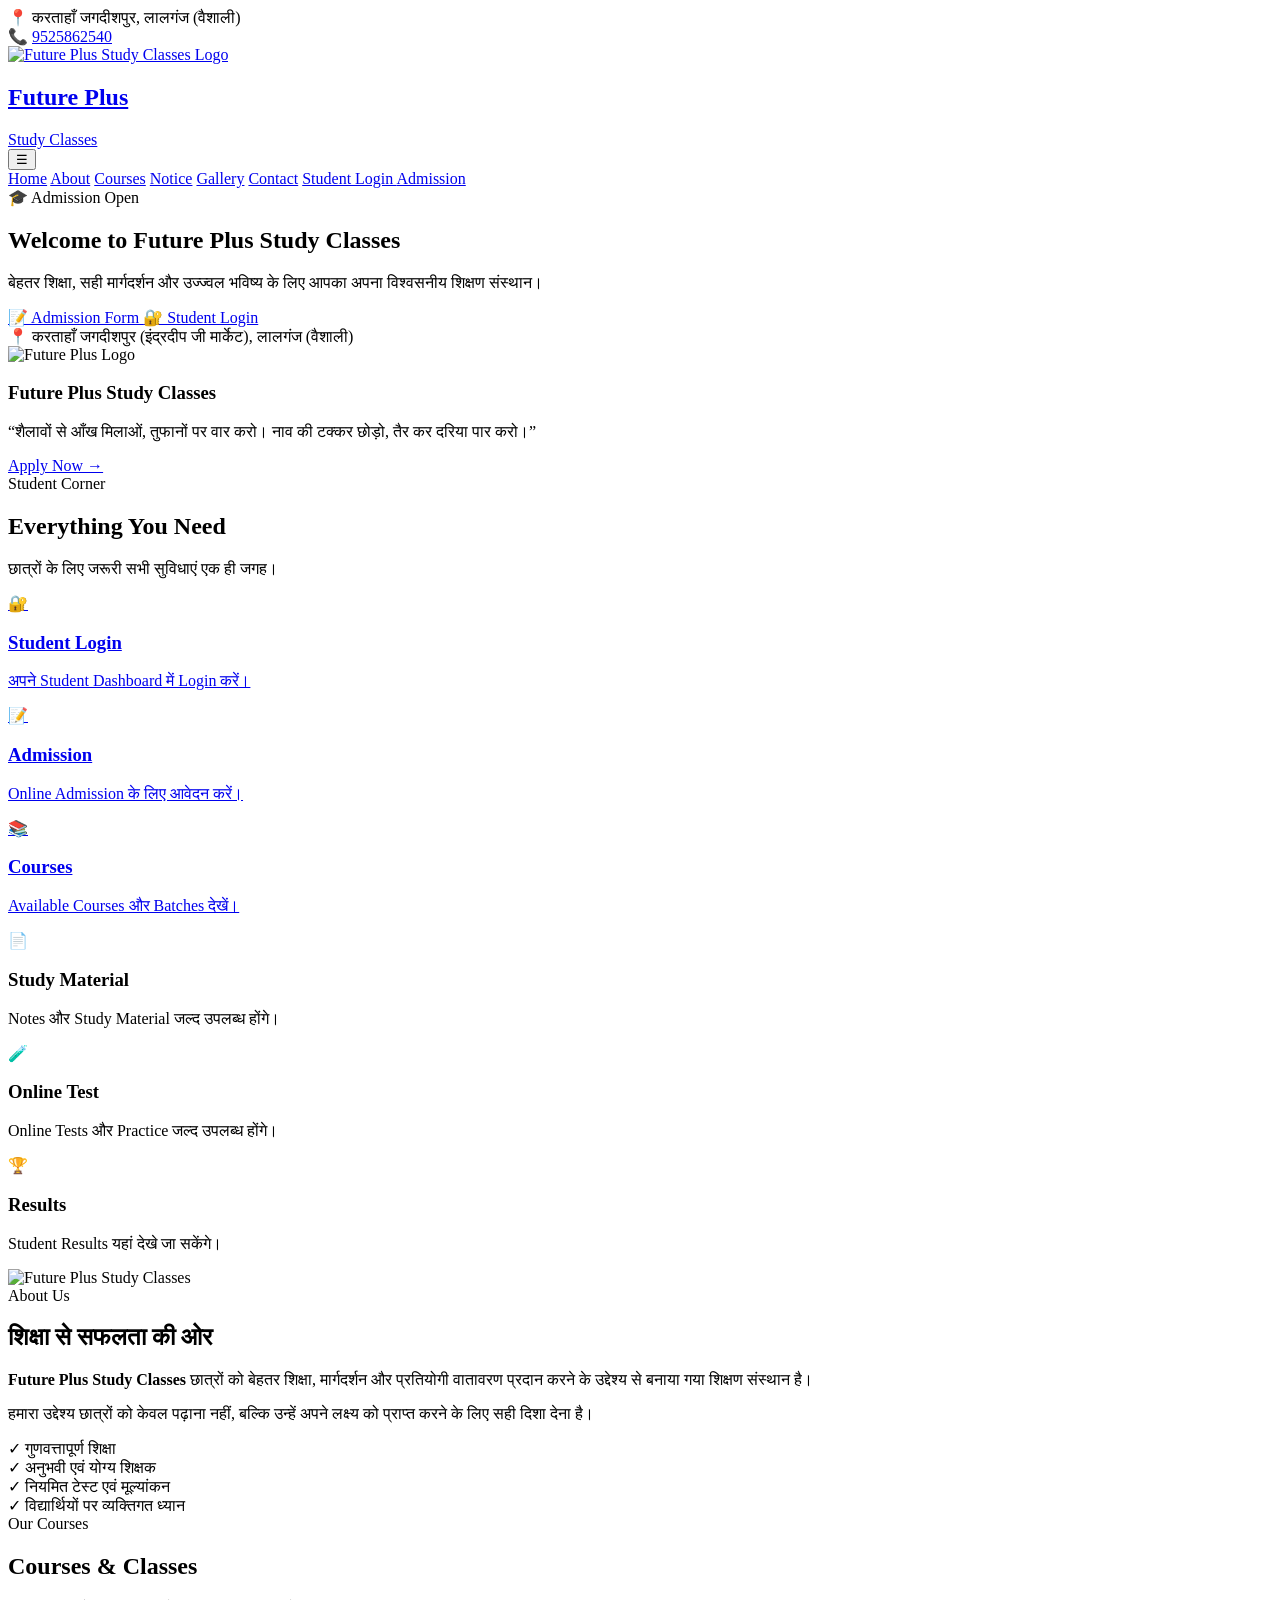
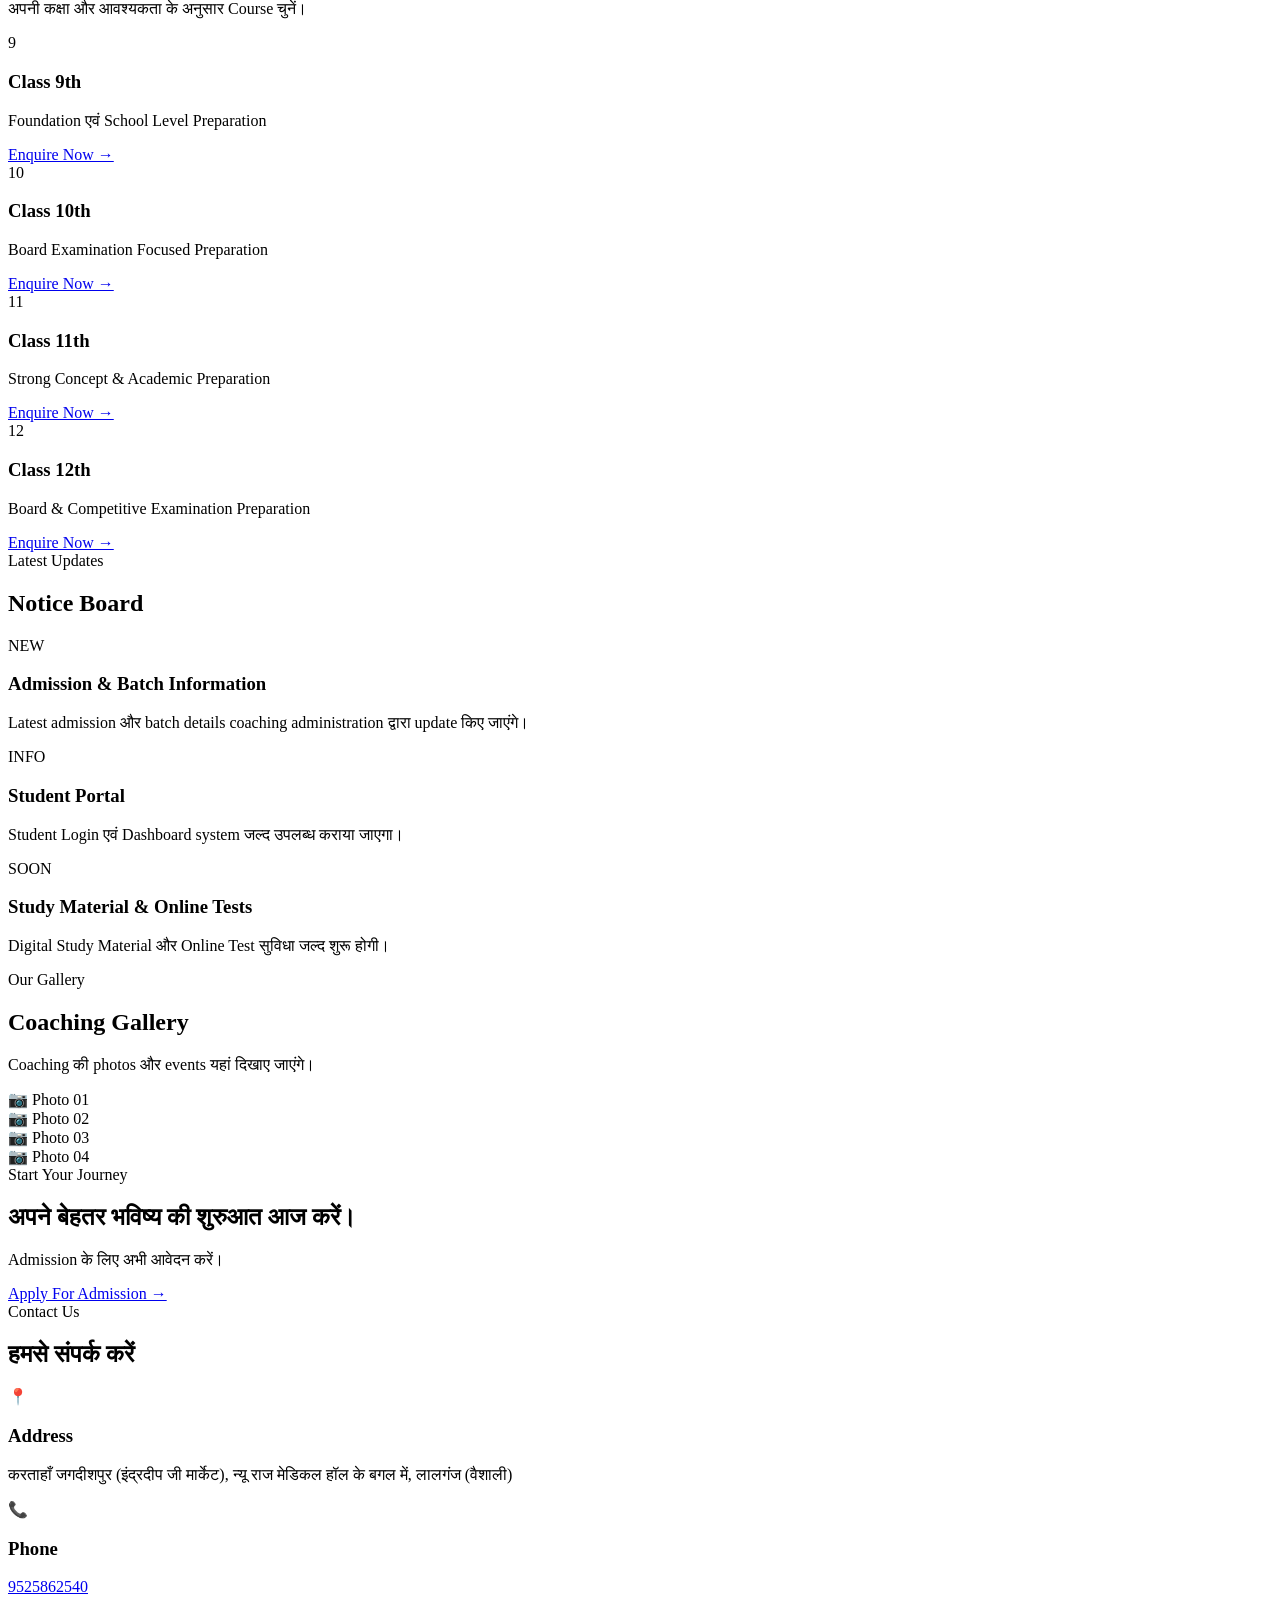
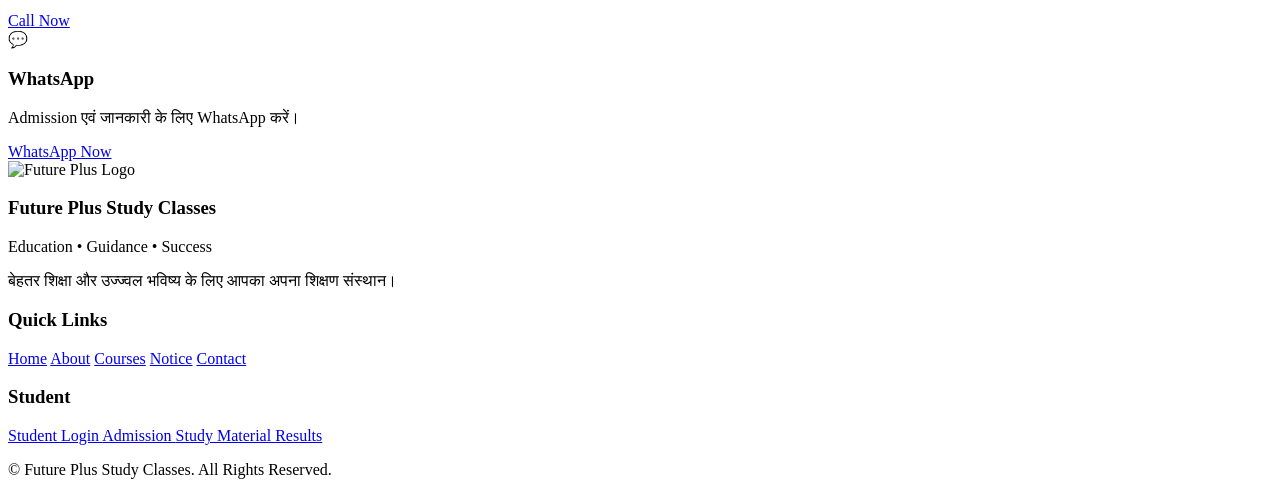
==== index.html @ 1384b172 "Add files via upload" ====
<!DOCTYPE html>
<html lang="hi">
<head>
    <meta charset="UTF-8">
    <meta name="viewport" content="width=device-width, initial-scale=1.0">

    <meta name="theme-color" content="#0f172a">
    <meta name="description" content="Future Plus Study Classes - Quality Education and Better Future">

    <title>Future Plus Study Classes</title>

    <link rel="manifest" href="manifest.json">
    <link rel="stylesheet" href="assets/css/style.css">
</head>

<body>

<!-- ================= TOP BAR ================= -->

<div class="top-bar">
    <div class="container top-content">

        <div>
            📍 करताहाँ जगदीशपुर, लालगंज (वैशाली)
        </div>

        <div>
            📞 <a href="tel:9525862540">9525862540</a>
        </div>

    </div>
</div>


<!-- ================= NAVBAR ================= -->

<header class="navbar">

    <div class="container nav-wrapper">

        <a href="index.html" class="brand">

            <img src="assets/images/logo.jpg"
                 alt="Future Plus Study Classes Logo">

            <div class="brand-text">
                <h2>Future Plus</h2>
                <span>Study Classes</span>
            </div>

        </a>


        <button class="menu-btn" id="menuBtn">
            ☰
        </button>


        <nav id="mainNav">

            <a href="#home">Home</a>
            <a href="#about">About</a>
            <a href="#courses">Courses</a>
            <a href="#notices">Notice</a>
            <a href="#gallery">Gallery</a>
            <a href="#contact">Contact</a>

            <a href="login.html" class="nav-login">
                Student Login
            </a>

            <a href="admission.html" class="nav-admission">
                Admission
            </a>

        </nav>

    </div>

</header>


<!-- ================= HERO ================= -->

<section class="hero" id="home">

    <div class="container hero-grid">

        <div class="hero-content">

            <span class="hero-badge">
                🎓 Admission Open
            </span>

            <h1>
                Welcome to
                <span>Future Plus</span>
                Study Classes
            </h1>

            <p class="hero-description">
                बेहतर शिक्षा, सही मार्गदर्शन और उज्ज्वल भविष्य
                के लिए आपका अपना विश्वसनीय शिक्षण संस्थान।
            </p>

            <div class="hero-buttons">

                <a href="admission.html" class="btn btn-primary">
                    📝 Admission Form
                </a>

                <a href="login.html" class="btn btn-outline">
                    🔐 Student Login
                </a>

            </div>

            <div class="hero-location">
                📍 करताहाँ जगदीशपुर (इंद्रदीप जी मार्केट),
                लालगंज (वैशाली)
            </div>

        </div>


        <div class="hero-card">

            <div class="hero-logo">
                <img src="assets/images/logo.jpg"
                     alt="Future Plus Logo">
            </div>

            <h3>Future Plus Study Classes</h3>

            <p>
                “शैलावों से आँख मिलाओं,
                तुफानों पर वार करो।
                नाव की टक्कर छोड़ो,
                तैर कर दरिया पार करो।”
            </p>

            <a href="admission.html" class="small-btn">
                Apply Now →
            </a>

        </div>

    </div>

</section>


<!-- ================= QUICK SERVICES ================= -->

<section class="quick-section">

    <div class="container">

        <div class="section-heading">
            <span>Student Corner</span>
            <h2>Everything You Need</h2>
            <p>
                छात्रों के लिए जरूरी सभी सुविधाएं एक ही जगह।
            </p>
        </div>


        <div class="quick-grid">

            <a href="login.html" class="quick-card">
                <div class="quick-icon">🔐</div>
                <h3>Student Login</h3>
                <p>अपने Student Dashboard में Login करें।</p>
            </a>


            <a href="admission.html" class="quick-card">
                <div class="quick-icon">📝</div>
                <h3>Admission</h3>
                <p>Online Admission के लिए आवेदन करें।</p>
            </a>


            <a href="#courses" class="quick-card">
                <div class="quick-icon">📚</div>
                <h3>Courses</h3>
                <p>Available Courses और Batches देखें।</p>
            </a>


            <div class="quick-card">
                <div class="quick-icon">📄</div>
                <h3>Study Material</h3>
                <p>Notes और Study Material जल्द उपलब्ध होंगे।</p>
            </div>


            <div class="quick-card">
                <div class="quick-icon">🧪</div>
                <h3>Online Test</h3>
                <p>Online Tests और Practice जल्द उपलब्ध होंगे।</p>
            </div>


            <div class="quick-card">
                <div class="quick-icon">🏆</div>
                <h3>Results</h3>
                <p>Student Results यहां देखे जा सकेंगे।</p>
            </div>

        </div>

    </div>

</section>


<!-- ================= ABOUT ================= -->

<section class="about-section" id="about">

    <div class="container about-grid">

        <div class="about-image">

            <img src="assets/images/logo.jpg"
                 alt="Future Plus Study Classes">

        </div>


        <div class="about-content">

            <span class="section-label">
                About Us
            </span>

            <h2>
                शिक्षा से सफलता की ओर
            </h2>

            <p>
                <strong>Future Plus Study Classes</strong>
                छात्रों को बेहतर शिक्षा, मार्गदर्शन और
                प्रतियोगी वातावरण प्रदान करने के उद्देश्य
                से बनाया गया शिक्षण संस्थान है।
            </p>

            <p>
                हमारा उद्देश्य छात्रों को केवल पढ़ाना नहीं,
                बल्कि उन्हें अपने लक्ष्य को प्राप्त करने
                के लिए सही दिशा देना है।
            </p>


            <div class="about-points">

                <div>
                    ✓ गुणवत्तापूर्ण शिक्षा
                </div>

                <div>
                    ✓ अनुभवी एवं योग्य शिक्षक
                </div>

                <div>
                    ✓ नियमित टेस्ट एवं मूल्यांकन
                </div>

                <div>
                    ✓ विद्यार्थियों पर व्यक्तिगत ध्यान
                </div>

            </div>

        </div>

    </div>

</section>


<!-- ================= COURSES ================= -->

<section class="courses-section" id="courses">

    <div class="container">

        <div class="section-heading">

            <span>Our Courses</span>

            <h2>
                Courses & Classes
            </h2>

            <p>
                अपनी कक्षा और आवश्यकता के अनुसार Course चुनें।
            </p>

        </div>


        <div class="course-grid">

            <div class="course-card">

                <div class="course-icon">
                    9
                </div>

                <h3>Class 9th</h3>

                <p>
                    Foundation एवं School Level Preparation
                </p>

                <a href="admission.html">
                    Enquire Now →
                </a>

            </div>


            <div class="course-card">

                <div class="course-icon">
                    10
                </div>

                <h3>Class 10th</h3>

                <p>
                    Board Examination Focused Preparation
                </p>

                <a href="admission.html">
                    Enquire Now →
                </a>

            </div>


            <div class="course-card">

                <div class="course-icon">
                    11
                </div>

                <h3>Class 11th</h3>

                <p>
                    Strong Concept & Academic Preparation
                </p>

                <a href="admission.html">
                    Enquire Now →
                </a>

            </div>


            <div class="course-card">

                <div class="course-icon">
                    12
                </div>

                <h3>Class 12th</h3>

                <p>
                    Board & Competitive Examination Preparation
                </p>

                <a href="admission.html">
                    Enquire Now →
                </a>

            </div>

        </div>

    </div>

</section>


<!-- ================= NOTICE ================= -->

<section class="notice-section" id="notices">

    <div class="container">

        <div class="section-heading">

            <span>Latest Updates</span>

            <h2>
                Notice Board
            </h2>

        </div>


        <div class="notice-board">

            <div class="notice-item">

                <div class="notice-date">
                    NEW
                </div>

                <div>
                    <h3>Admission & Batch Information</h3>
                    <p>
                        Latest admission और batch details
                        coaching administration द्वारा update किए जाएंगे।
                    </p>
                </div>

            </div>


            <div class="notice-item">

                <div class="notice-date">
                    INFO
                </div>

                <div>
                    <h3>Student Portal</h3>
                    <p>
                        Student Login एवं Dashboard system
                        जल्द उपलब्ध कराया जाएगा।
                    </p>
                </div>

            </div>


            <div class="notice-item">

                <div class="notice-date">
                    SOON
                </div>

                <div>
                    <h3>Study Material & Online Tests</h3>
                    <p>
                        Digital Study Material और Online Test
                        सुविधा जल्द शुरू होगी।
                    </p>
                </div>

            </div>

        </div>

    </div>

</section>


<!-- ================= GALLERY ================= -->

<section class="gallery-section" id="gallery">

    <div class="container">

        <div class="section-heading">

            <span>Our Gallery</span>

            <h2>
                Coaching Gallery
            </h2>

            <p>
                Coaching की photos और events यहां दिखाए जाएंगे।
            </p>

        </div>


        <div class="gallery-grid">

            <div class="gallery-placeholder">
                📷
                <span>Photo 01</span>
            </div>

            <div class="gallery-placeholder">
                📷
                <span>Photo 02</span>
            </div>

            <div class="gallery-placeholder">
                📷
                <span>Photo 03</span>
            </div>

            <div class="gallery-placeholder">
                📷
                <span>Photo 04</span>
            </div>

        </div>

    </div>

</section>


<!-- ================= CTA ================= -->

<section class="cta-section">

    <div class="container cta-content">

        <div>

            <span>
                Start Your Journey
            </span>

            <h2>
                अपने बेहतर भविष्य की शुरुआत आज करें।
            </h2>

            <p>
                Admission के लिए अभी आवेदन करें।
            </p>

        </div>

        <a href="admission.html" class="btn btn-light">
            Apply For Admission →
        </a>

    </div>

</section>


<!-- ================= CONTACT ================= -->

<section class="contact-section" id="contact">

    <div class="container">

        <div class="section-heading">

            <span>Contact Us</span>

            <h2>
                हमसे संपर्क करें
            </h2>

        </div>


        <div class="contact-grid">

            <div class="contact-card">

                <div class="contact-icon">
                    📍
                </div>

                <h3>Address</h3>

                <p>
                    करताहाँ जगदीशपुर
                    (इंद्रदीप जी मार्केट),
                    न्यू राज मेडिकल हॉल के बगल में,
                    लालगंज (वैशाली)
                </p>

            </div>


            <div class="contact-card">

                <div class="contact-icon">
                    📞
                </div>

                <h3>Phone</h3>

                <p>
                    <a href="tel:9525862540">
                        9525862540
                    </a>
                </p>

                <a href="tel:9525862540"
                   class="contact-button">
                    Call Now
                </a>

            </div>


            <div class="contact-card">

                <div class="contact-icon">
                    💬
                </div>

                <h3>WhatsApp</h3>

                <p>
                    Admission एवं जानकारी के लिए
                    WhatsApp करें।
                </p>

                <a
                    href="https://wa.me/919525862540"
                    target="_blank"
                    class="contact-button">
                    WhatsApp Now
                </a>

            </div>

        </div>

    </div>

</section>


<!-- ================= FOOTER ================= -->

<footer>

    <div class="container footer-grid">

        <div>

            <div class="footer-brand">

                <img src="assets/images/logo.jpg"
                     alt="Future Plus Logo">

                <div>
                    <h3>Future Plus Study Classes</h3>
                    <p>Education • Guidance • Success</p>
                </div>

            </div>

            <p class="footer-description">
                बेहतर शिक्षा और उज्ज्वल भविष्य के लिए
                आपका अपना शिक्षण संस्थान।
            </p>

        </div>


        <div>

            <h3>Quick Links</h3>

            <a href="#home">Home</a>
            <a href="#about">About</a>
            <a href="#courses">Courses</a>
            <a href="#notices">Notice</a>
            <a href="#contact">Contact</a>

        </div>


        <div>

            <h3>Student</h3>

            <a href="login.html">
                Student Login
            </a>

            <a href="admission.html">
                Admission
            </a>

            <a href="#">
                Study Material
            </a>

            <a href="#">
                Results
            </a>

        </div>

    </div>


    <div class="footer-bottom">

        <p>
            © <span id="year"></span>
            Future Plus Study Classes.
            All Rights Reserved.
        </p>

    </div>

</footer>


<script src="assets/js/app.js"></script>

</body>
</html>
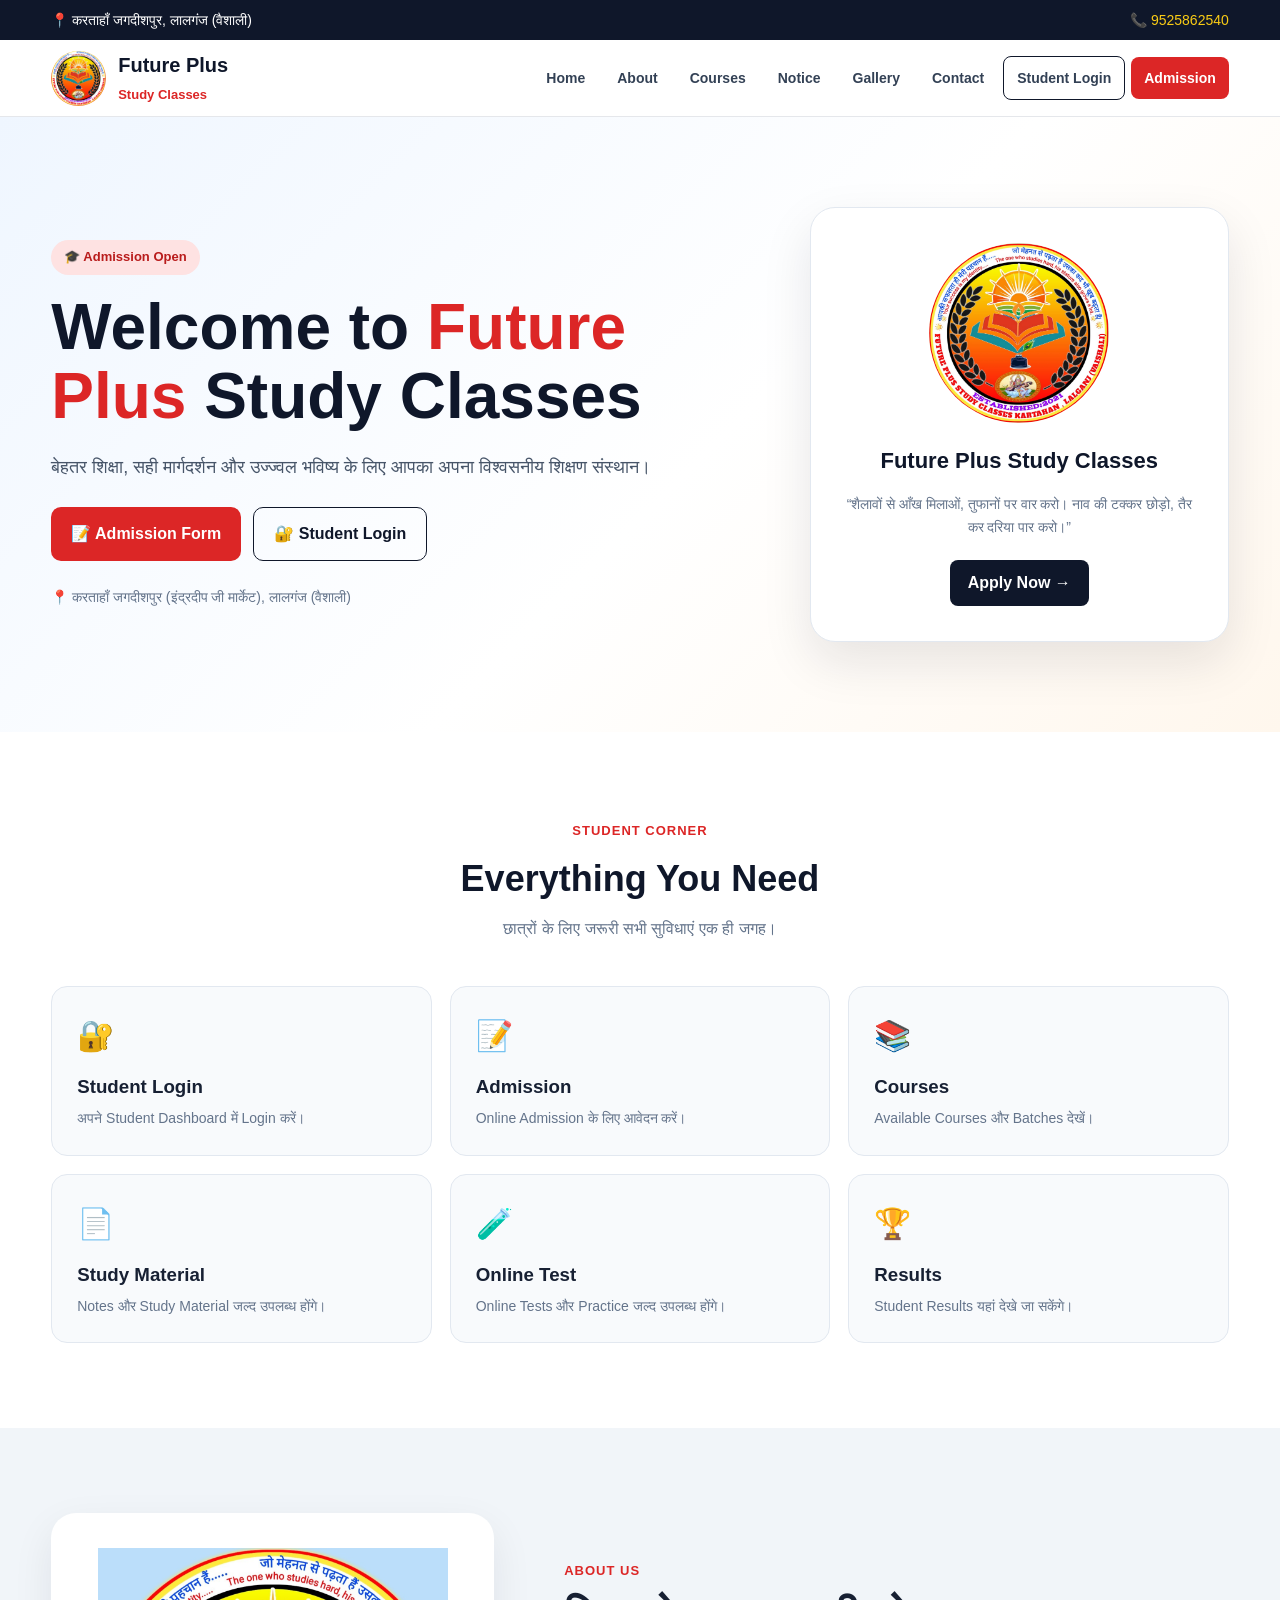
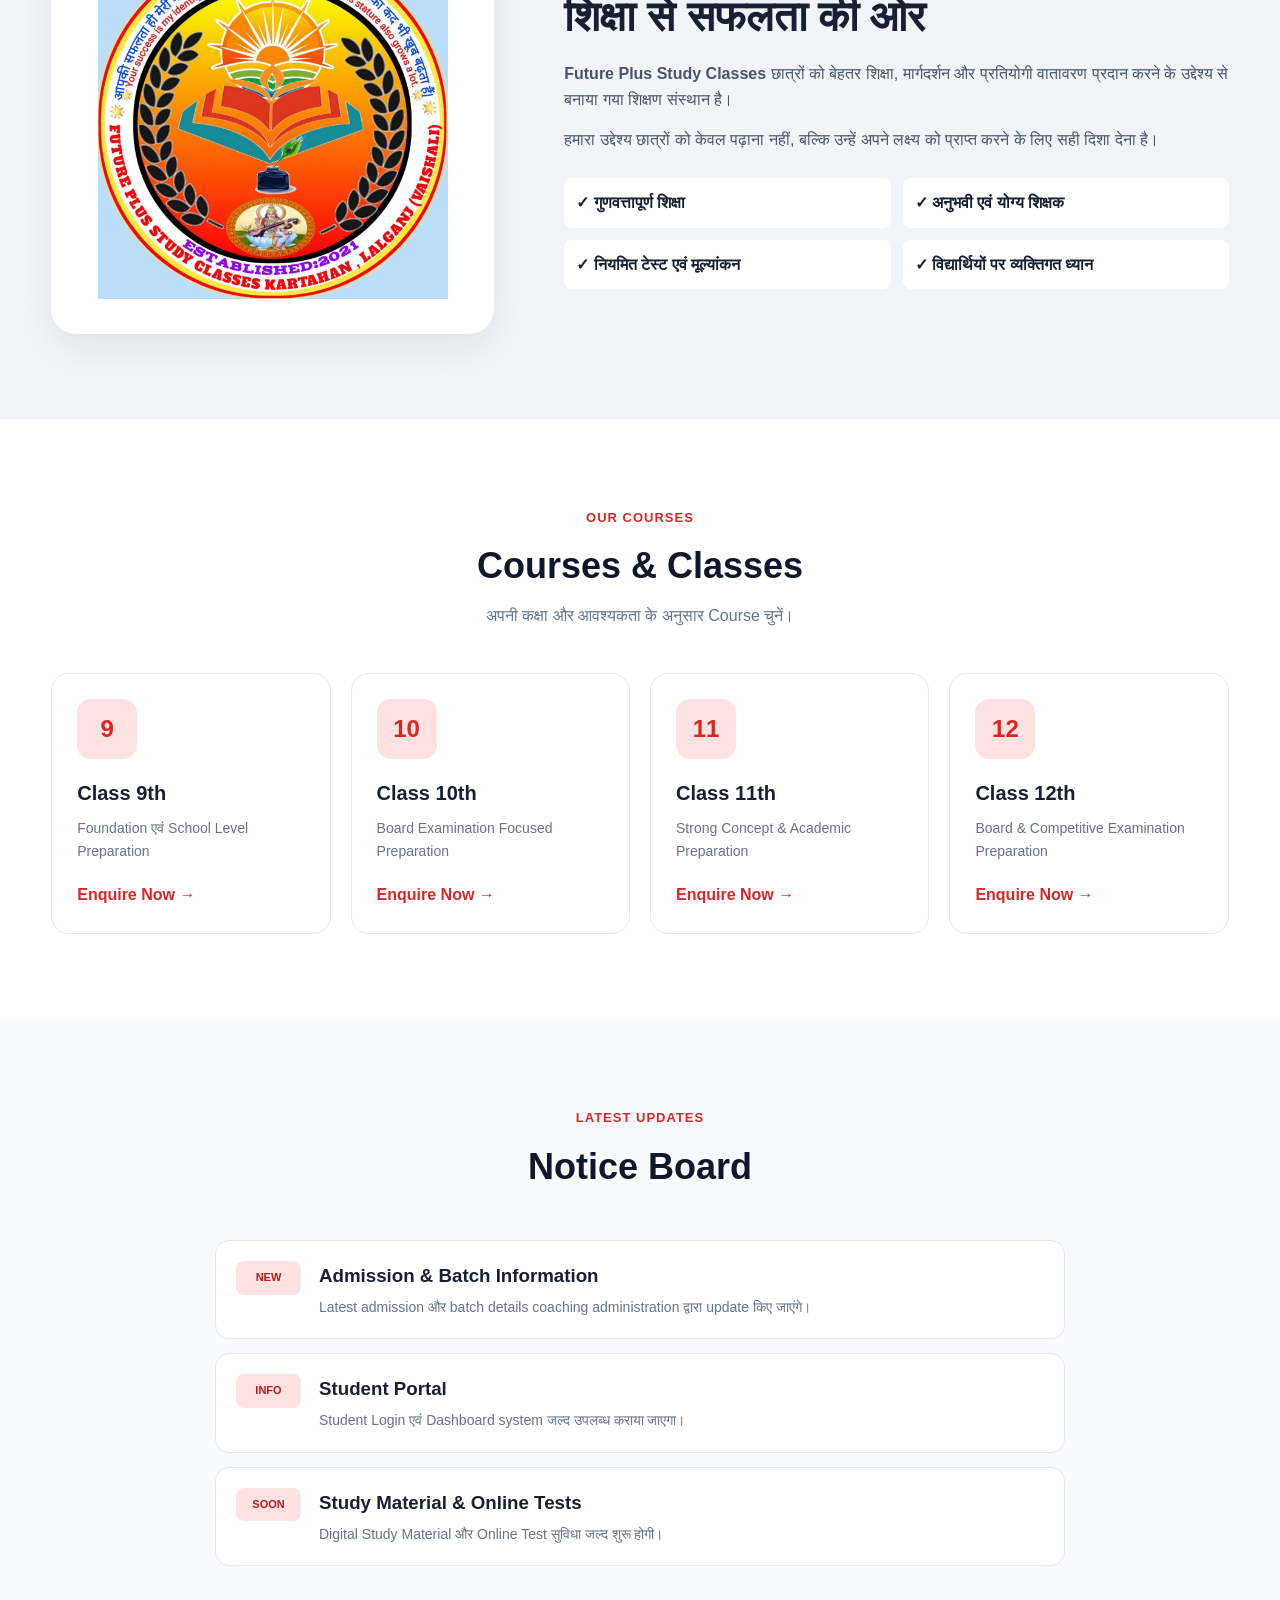
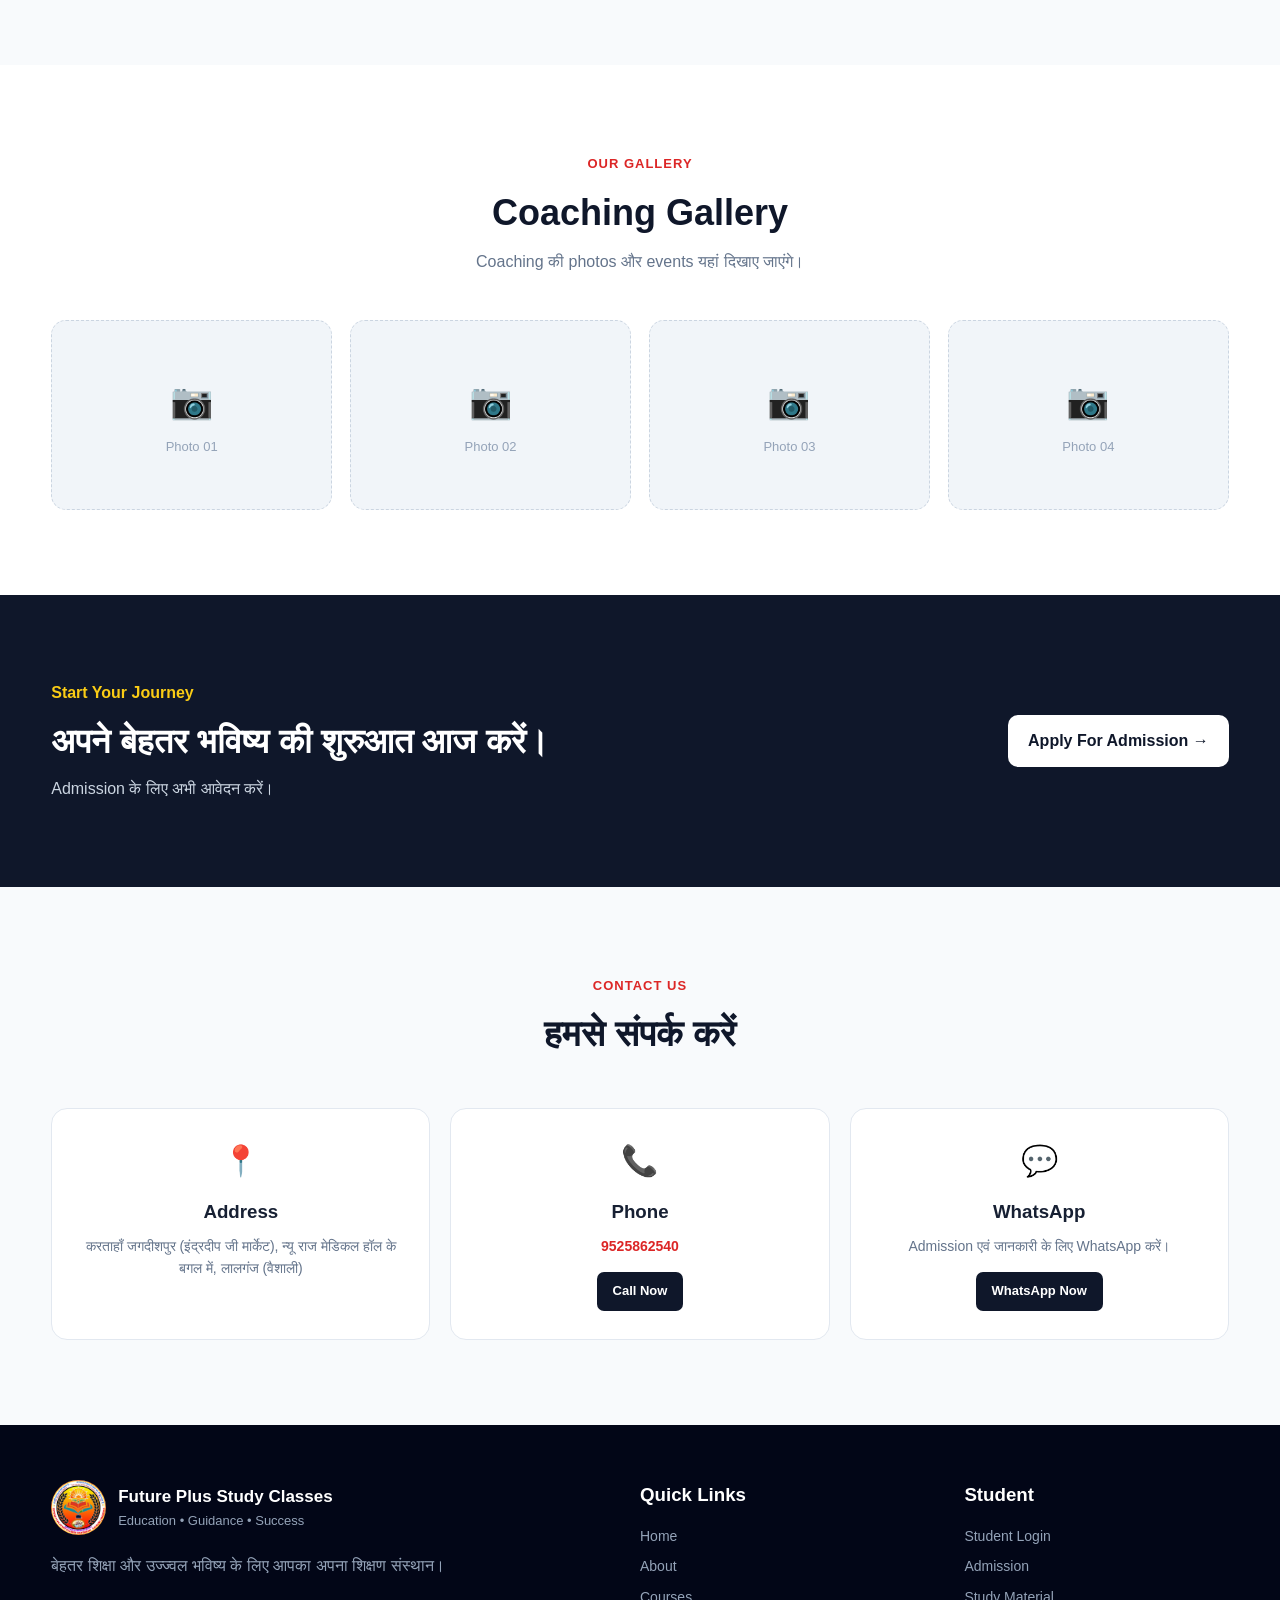
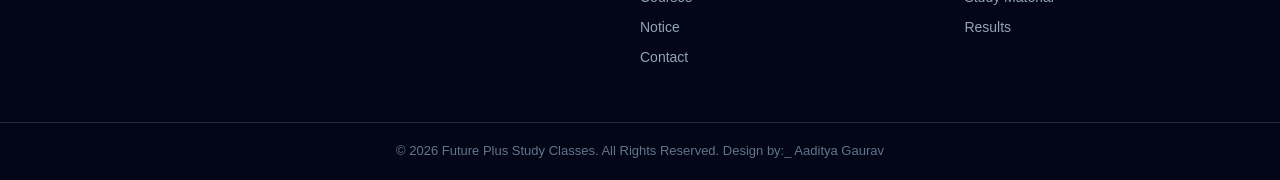
==== commit 4c00e55e: "Update index.html" ====
--- a/index.html
+++ b/index.html
@@ -702,6 +702,7 @@
             © <span id="year"></span>
             Future Plus Study Classes.
             All Rights Reserved.
+            Design by:_ Aaditya Gaurav
         </p>
 
     </div>
@@ -711,5 +712,22 @@
 
 <script src="assets/js/app.js"></script>
 
+<script>
+if ("serviceWorker" in navigator) {
+    window.addEventListener("load", () => {
+        navigator.serviceWorker.register("../service-worker.js")
+            .then(reg => {
+                console.log("PWA Ready:", reg.scope);
+            })
+            .catch(err => {
+                console.error("PWA Error:", err);
+            });
+    });
+}
+</script>
 </body>
-</html>+</html>
+<head>
+    <link rel="manifest" href="./manifest.json">
+<meta name="theme-color" content="#2563eb">
+</head>
--- a/assets/css/style.css
+++ b/assets/css/style.css
@@ -0,0 +1,1446 @@
+/* ================= RESET ================= */
+
+* {
+    margin: 0;
+    padding: 0;
+    box-sizing: border-box;
+}
+
+html {
+    scroll-behavior: smooth;
+}
+
+body {
+    font-family:
+        Arial,
+        "Noto Sans Devanagari",
+        sans-serif;
+
+    background: #f8fafc;
+    color: #172033;
+    line-height: 1.6;
+}
+
+a {
+    text-decoration: none;
+    color: inherit;
+}
+
+img {
+    max-width: 100%;
+    display: block;
+}
+
+.container {
+    width: min(1180px, 92%);
+    margin: auto;
+}
+
+
+/* ================= TOP BAR ================= */
+
+.top-bar {
+    background: #0f172a;
+    color: #fff;
+    font-size: 14px;
+}
+
+.top-content {
+    min-height: 40px;
+    display: flex;
+    justify-content: space-between;
+    align-items: center;
+    gap: 20px;
+}
+
+.top-content a {
+    color: #facc15;
+}
+
+
+/* ================= NAVBAR ================= */
+
+.navbar {
+    background: #fff;
+    border-bottom: 1px solid #e5e7eb;
+    position: sticky;
+    top: 0;
+    z-index: 1000;
+}
+
+.nav-wrapper {
+    min-height: 76px;
+
+    display: flex;
+    align-items: center;
+    justify-content: space-between;
+    gap: 25px;
+}
+
+.brand {
+    display: flex;
+    align-items: center;
+    gap: 12px;
+}
+
+.brand img {
+    width: 55px;
+    height: 55px;
+    border-radius: 50%;
+    object-fit: cover;
+}
+
+.brand-text h2 {
+    color: #0f172a;
+    font-size: 20px;
+}
+
+.brand-text span {
+    color: #dc2626;
+    font-size: 13px;
+    font-weight: 700;
+}
+
+nav {
+    display: flex;
+    align-items: center;
+    gap: 6px;
+}
+
+nav a {
+    padding: 10px 13px;
+    font-size: 14px;
+    font-weight: 600;
+    color: #334155;
+    border-radius: 8px;
+}
+
+nav a:hover {
+    background: #f1f5f9;
+    color: #dc2626;
+}
+
+.nav-login {
+    border: 1px solid #0f172a;
+}
+
+.nav-admission {
+    background: #dc2626;
+    color: #fff !important;
+}
+
+.nav-admission:hover {
+    background: #b91c1c !important;
+}
+
+.menu-btn {
+    display: none;
+    border: none;
+    background: #0f172a;
+    color: #fff;
+    font-size: 22px;
+    width: 42px;
+    height: 42px;
+    border-radius: 8px;
+}
+
+
+/* ================= HERO ================= */
+
+.hero {
+    background:
+        linear-gradient(
+            135deg,
+            #eff6ff,
+            #ffffff 55%,
+            #fff7ed
+        );
+
+    padding: 90px 0;
+    overflow: hidden;
+}
+
+.hero-grid {
+    display: grid;
+    grid-template-columns: 1.25fr .75fr;
+    gap: 60px;
+    align-items: center;
+}
+
+.hero-badge {
+    display: inline-block;
+    background: #fee2e2;
+    color: #b91c1c;
+    padding: 7px 13px;
+    border-radius: 50px;
+    font-size: 13px;
+    font-weight: 700;
+    margin-bottom: 18px;
+}
+
+.hero h1 {
+    font-size: clamp(38px, 5vw, 65px);
+    line-height: 1.08;
+    color: #0f172a;
+}
+
+.hero h1 span {
+    color: #dc2626;
+}
+
+.hero-description {
+    max-width: 650px;
+    margin: 22px 0;
+    font-size: 18px;
+    color: #475569;
+}
+
+.hero-buttons {
+    display: flex;
+    flex-wrap: wrap;
+    gap: 12px;
+    margin: 25px 0;
+}
+
+.btn {
+    display: inline-flex;
+    align-items: center;
+    justify-content: center;
+    padding: 13px 20px;
+    border-radius: 10px;
+    font-weight: 700;
+    transition: .2s;
+}
+
+.btn-primary {
+    background: #dc2626;
+    color: #fff;
+}
+
+.btn-primary:hover {
+    background: #b91c1c;
+    transform: translateY(-2px);
+}
+
+.btn-outline {
+    border: 1px solid #0f172a;
+    color: #0f172a;
+}
+
+.btn-outline:hover {
+    background: #0f172a;
+    color: #fff;
+}
+
+.hero-location {
+    color: #64748b;
+    font-size: 14px;
+}
+
+
+/* ================= HERO CARD ================= */
+
+.hero-card {
+    background: #fff;
+    border: 1px solid #e2e8f0;
+    border-radius: 25px;
+    padding: 35px;
+    text-align: center;
+    box-shadow: 0 20px 50px rgba(15, 23, 42, .10);
+}
+
+.hero-logo {
+    width: 180px;
+    height: 180px;
+    margin: 0 auto 20px;
+}
+
+.hero-logo img {
+    width: 100%;
+    height: 100%;
+    object-fit: contain;
+    border-radius: 50%;
+}
+
+.hero-card h3 {
+    color: #0f172a;
+    font-size: 22px;
+}
+
+.hero-card p {
+    color: #64748b;
+    margin: 15px 0 22px;
+    font-size: 14px;
+}
+
+.small-btn {
+    display: inline-block;
+    background: #0f172a;
+    color: #fff;
+    padding: 10px 18px;
+    border-radius: 8px;
+    font-weight: 700;
+}
+
+
+/* ================= SECTIONS ================= */
+
+section {
+    padding: 85px 0;
+}
+
+.section-heading {
+    text-align: center;
+    max-width: 700px;
+    margin: 0 auto 45px;
+}
+
+.section-heading span,
+.section-label {
+    color: #dc2626;
+    font-size: 13px;
+    font-weight: 800;
+    text-transform: uppercase;
+    letter-spacing: 1px;
+}
+
+.section-heading h2 {
+    margin: 8px 0;
+    font-size: 36px;
+    color: #0f172a;
+}
+
+.section-heading p {
+    color: #64748b;
+}
+
+
+/* ================= QUICK ================= */
+
+.quick-section {
+    background: #fff;
+}
+
+.quick-grid {
+    display: grid;
+    grid-template-columns: repeat(3, 1fr);
+    gap: 18px;
+}
+
+.quick-card {
+    background: #f8fafc;
+    border: 1px solid #e2e8f0;
+    border-radius: 16px;
+    padding: 25px;
+    transition: .25s;
+}
+
+.quick-card:hover {
+    transform: translateY(-5px);
+    border-color: #fecaca;
+    box-shadow: 0 12px 30px rgba(15, 23, 42, .08);
+}
+
+.quick-icon {
+    font-size: 30px;
+    margin-bottom: 12px;
+}
+
+.quick-card h3 {
+    margin-bottom: 5px;
+}
+
+.quick-card p {
+    color: #64748b;
+    font-size: 14px;
+}
+
+
+/* ================= ABOUT ================= */
+
+.about-section {
+    background: #f1f5f9;
+}
+
+.about-grid {
+    display: grid;
+    grid-template-columns: .8fr 1.2fr;
+    gap: 70px;
+    align-items: center;
+}
+
+.about-image {
+    background: #fff;
+    padding: 35px;
+    border-radius: 25px;
+    box-shadow: 0 15px 40px rgba(15, 23, 42, .08);
+}
+
+.about-image img {
+    width: 100%;
+    max-width: 350px;
+    margin: auto;
+}
+
+.about-content h2 {
+    font-size: 42px;
+    line-height: 1.15;
+    margin: 10px 0 20px;
+}
+
+.about-content p {
+    color: #475569;
+    margin-bottom: 15px;
+}
+
+.about-points {
+    display: grid;
+    grid-template-columns: 1fr 1fr;
+    gap: 12px;
+    margin-top: 25px;
+}
+
+.about-points div {
+    background: #fff;
+    padding: 12px;
+    border-radius: 8px;
+    font-weight: 600;
+}
+
+
+/* ================= COURSES ================= */
+
+.courses-section {
+    background: #fff;
+}
+
+.course-grid {
+    display: grid;
+    grid-template-columns: repeat(4, 1fr);
+    gap: 20px;
+}
+
+.course-card {
+    background: #fff;
+    border: 1px solid #e2e8f0;
+    border-radius: 18px;
+    padding: 25px;
+    transition: .25s;
+}
+
+.course-card:hover {
+    transform: translateY(-5px);
+    box-shadow: 0 15px 35px rgba(15, 23, 42, .08);
+}
+
+.course-icon {
+    width: 60px;
+    height: 60px;
+    display: grid;
+    place-items: center;
+    background: #fee2e2;
+    color: #dc2626;
+    font-size: 24px;
+    font-weight: 900;
+    border-radius: 14px;
+    margin-bottom: 18px;
+}
+
+.course-card h3 {
+    font-size: 20px;
+    margin-bottom: 8px;
+}
+
+.course-card p {
+    color: #64748b;
+    font-size: 14px;
+    min-height: 65px;
+}
+
+.course-card a {
+    color: #dc2626;
+    font-weight: 700;
+}
+
+
+/* ================= NOTICE ================= */
+
+.notice-section {
+    background: #f8fafc;
+}
+
+.notice-board {
+    max-width: 850px;
+    margin: auto;
+}
+
+.notice-item {
+    background: #fff;
+    border: 1px solid #e2e8f0;
+    border-radius: 14px;
+    padding: 20px;
+    margin-bottom: 14px;
+    display: flex;
+    gap: 18px;
+    align-items: flex-start;
+}
+
+.notice-date {
+    min-width: 65px;
+    padding: 8px;
+    text-align: center;
+    background: #fee2e2;
+    color: #b91c1c;
+    border-radius: 8px;
+    font-size: 11px;
+    font-weight: 900;
+}
+
+.notice-item h3 {
+    margin-bottom: 5px;
+}
+
+.notice-item p {
+    color: #64748b;
+    font-size: 14px;
+}
+
+
+/* ================= GALLERY ================= */
+
+.gallery-section {
+    background: #fff;
+}
+
+.gallery-grid {
+    display: grid;
+    grid-template-columns: repeat(4, 1fr);
+    gap: 18px;
+}
+
+.gallery-placeholder {
+    min-height: 190px;
+    background: #f1f5f9;
+    border: 1px dashed #cbd5e1;
+    border-radius: 15px;
+
+    display: flex;
+    flex-direction: column;
+    align-items: center;
+    justify-content: center;
+
+    font-size: 35px;
+    color: #94a3b8;
+}
+
+.gallery-placeholder span {
+    font-size: 13px;
+    margin-top: 8px;
+}
+
+
+/* ================= CTA ================= */
+
+.cta-section {
+    background: #0f172a;
+    color: #fff;
+}
+
+.cta-content {
+    display: flex;
+    justify-content: space-between;
+    align-items: center;
+    gap: 30px;
+}
+
+.cta-content span {
+    color: #facc15;
+    font-weight: 700;
+}
+
+.cta-content h2 {
+    font-size: 34px;
+    margin: 8px 0;
+}
+
+.cta-content p {
+    color: #cbd5e1;
+}
+
+.btn-light {
+    background: #fff;
+    color: #0f172a;
+    white-space: nowrap;
+}
+
+
+/* ================= CONTACT ================= */
+
+.contact-section {
+    background: #f8fafc;
+}
+
+.contact-grid {
+    display: grid;
+    grid-template-columns: repeat(3, 1fr);
+    gap: 20px;
+}
+
+.contact-card {
+    background: #fff;
+    padding: 28px;
+    border-radius: 16px;
+    border: 1px solid #e2e8f0;
+    text-align: center;
+}
+
+.contact-icon {
+    font-size: 30px;
+    margin-bottom: 12px;
+}
+
+.contact-card h3 {
+    margin-bottom: 8px;
+}
+
+.contact-card p {
+    color: #64748b;
+    font-size: 14px;
+}
+
+.contact-card a {
+    color: #dc2626;
+    font-weight: 700;
+}
+
+.contact-button {
+    display: inline-block;
+    margin-top: 15px;
+    background: #0f172a;
+    color: #fff !important;
+    padding: 9px 16px;
+    border-radius: 7px;
+    font-size: 13px;
+}
+
+
+/* ================= FOOTER ================= */
+
+footer {
+    background: #020617;
+    color: #fff;
+    padding-top: 55px;
+}
+
+.footer-grid {
+    display: grid;
+    grid-template-columns: 2fr 1fr 1fr;
+    gap: 60px;
+    padding-bottom: 45px;
+}
+
+.footer-brand {
+    display: flex;
+    align-items: center;
+    gap: 12px;
+}
+
+.footer-brand img {
+    width: 55px;
+    height: 55px;
+    object-fit: cover;
+    border-radius: 50%;
+}
+
+.footer-brand h3 {
+    font-size: 17px;
+}
+
+.footer-brand p {
+    color: #94a3b8;
+    font-size: 13px;
+}
+
+.footer-description {
+    color: #94a3b8;
+    max-width: 420px;
+    margin-top: 18px;
+}
+
+.footer-grid > div > h3 {
+    margin-bottom: 15px;
+}
+
+.footer-grid > div > a {
+    display: block;
+    color: #94a3b8;
+    margin: 8px 0;
+    font-size: 14px;
+}
+
+.footer-grid > div > a:hover {
+    color: #fff;
+}
+
+.footer-bottom {
+    border-top: 1px solid #1e293b;
+    text-align: center;
+    padding: 18px;
+    color: #64748b;
+    font-size: 13px;
+}
+
+
+/* ================= MOBILE ================= */
+
+@media (max-width: 900px) {
+
+    .hero-grid,
+    .about-grid {
+        grid-template-columns: 1fr;
+    }
+
+    .hero-content {
+        text-align: center;
+    }
+
+    .hero-description {
+        margin-left: auto;
+        margin-right: auto;
+    }
+
+    .hero-buttons {
+        justify-content: center;
+    }
+
+    .quick-grid {
+        grid-template-columns: repeat(2, 1fr);
+    }
+
+    .course-grid {
+        grid-template-columns: repeat(2, 1fr);
+    }
+
+    .gallery-grid {
+        grid-template-columns: repeat(2, 1fr);
+    }
+
+    .contact-grid {
+        grid-template-columns: 1fr;
+    }
+
+    .cta-content {
+        flex-direction: column;
+        text-align: center;
+    }
+
+    .footer-grid {
+        grid-template-columns: 1fr 1fr;
+    }
+
+    nav {
+        position: absolute;
+        left: 0;
+        right: 0;
+        top: 76px;
+        background: #fff;
+        padding: 15px;
+        border-bottom: 1px solid #e2e8f0;
+
+        display: none;
+        flex-direction: column;
+        align-items: stretch;
+    }
+
+    nav.active {
+        display: flex;
+    }
+
+    nav a {
+        text-align: center;
+    }
+
+    .menu-btn {
+        display: block;
+    }
+
+}
+
+@media (max-width: 600px) {
+
+    .top-content {
+        flex-direction: column;
+        justify-content: center;
+        padding: 8px 0;
+        gap: 2px;
+    }
+
+    .hero {
+        padding: 60px 0;
+    }
+
+    .hero h1 {
+        font-size: 40px;
+    }
+
+    .hero-card {
+        padding: 25px;
+    }
+
+    .hero-logo {
+        width: 140px;
+        height: 140px;
+    }
+
+    .quick-grid,
+    .course-grid,
+    .gallery-grid,
+    .about-points,
+    .footer-grid {
+        grid-template-columns: 1fr;
+    }
+
+    section {
+        padding: 60px 0;
+    }
+
+    .section-heading h2 {
+        font-size: 30px;
+    }
+
+    .about-content h2 {
+        font-size: 32px;
+    }
+
+    .cta-content h2 {
+        font-size: 27px;
+    }
+
+}
+/* ============================================
+   AUTHENTICATION PAGES
+============================================ */
+
+.auth-page {
+
+    min-height: 100vh;
+
+    background:
+        linear-gradient(
+            135deg,
+            #eff6ff,
+            #f8fafc,
+            #fff7ed
+        );
+
+    display: flex;
+    align-items: center;
+    justify-content: center;
+
+    padding: 30px 15px;
+
+}
+
+
+.auth-container {
+
+    width: 100%;
+    max-width: 500px;
+
+}
+
+
+.auth-card {
+
+    background: #ffffff;
+
+    padding: 35px;
+
+    border-radius: 20px;
+
+    border: 1px solid #e2e8f0;
+
+    box-shadow:
+        0 20px 50px
+        rgba(15, 23, 42, .10);
+
+}
+
+
+.admission-card {
+
+    max-width: 650px;
+
+}
+
+
+.auth-logo {
+
+    width: 90px;
+    height: 90px;
+
+    margin: 0 auto 18px;
+
+}
+
+
+.auth-logo img {
+
+    width: 100%;
+    height: 100%;
+
+    object-fit: contain;
+
+    border-radius: 50%;
+
+}
+
+
+.auth-card h1 {
+
+    text-align: center;
+
+    font-size: 28px;
+
+    color: #0f172a;
+
+}
+
+
+.auth-subtitle {
+
+    text-align: center;
+
+    color: #64748b;
+
+    margin-bottom: 25px;
+
+}
+
+
+.auth-card label {
+
+    display: block;
+
+    font-weight: 700;
+
+    font-size: 14px;
+
+    margin:
+        15px 0 7px;
+
+}
+
+
+.auth-card input,
+.auth-card select,
+.auth-card textarea {
+
+    width: 100%;
+
+    padding: 12px 14px;
+
+    border:
+        1px solid #cbd5e1;
+
+    border-radius: 9px;
+
+    outline: none;
+
+    font-family: inherit;
+
+    font-size: 14px;
+
+    background: #fff;
+
+}
+
+
+.auth-card input:focus,
+.auth-card select:focus,
+.auth-card textarea:focus {
+
+    border-color: #dc2626;
+
+    box-shadow:
+        0 0 0 3px
+        rgba(220, 38, 38, .10);
+
+}
+
+
+.auth-button {
+
+    width: 100%;
+
+    border: none;
+
+    margin-top: 22px;
+
+    padding: 13px;
+
+    border-radius: 9px;
+
+    background: #dc2626;
+
+    color: #fff;
+
+    font-size: 15px;
+
+    font-weight: 800;
+
+    cursor: pointer;
+
+}
+
+
+.auth-button:hover {
+
+    background: #b91c1c;
+
+}
+
+
+.auth-message {
+
+    margin-top: 15px;
+
+    padding: 10px;
+
+    border-radius: 8px;
+
+    text-align: center;
+
+    font-size: 14px;
+
+}
+
+
+.auth-links {
+
+    text-align: center;
+
+    margin-top: 22px;
+
+    font-size: 14px;
+
+}
+
+
+.auth-links a {
+
+    color: #dc2626;
+
+    font-weight: 700;
+
+}
+
+
+.auth-links p {
+
+    margin: 12px 0;
+
+}
+
+
+@media (max-width: 600px) {
+
+    .auth-card {
+
+        padding: 25px 18px;
+
+    }
+
+}
+/* ============================================
+   DASHBOARD
+============================================ */
+
+.dashboard-header {
+
+    background: #0f172a;
+
+    color: #fff;
+
+    position: sticky;
+
+    top: 0;
+
+    z-index: 1000;
+
+}
+
+
+.dashboard-nav {
+
+    min-height: 70px;
+
+    display: flex;
+
+    justify-content: space-between;
+
+    align-items: center;
+
+}
+
+
+.dashboard-brand {
+
+    display: flex;
+
+    align-items: center;
+
+    gap: 10px;
+
+}
+
+
+.dashboard-brand img {
+
+    width: 48px;
+
+    height: 48px;
+
+    object-fit: cover;
+
+    border-radius: 50%;
+
+}
+
+
+.dashboard-brand strong {
+
+    display: block;
+
+}
+
+
+.dashboard-brand span {
+
+    color: #94a3b8;
+
+    font-size: 12px;
+
+}
+
+
+.logout-btn {
+
+    border: 1px solid #475569;
+
+    background: transparent;
+
+    color: #fff;
+
+    padding: 9px 16px;
+
+    border-radius: 8px;
+
+    cursor: pointer;
+
+}
+
+
+.logout-btn:hover {
+
+    background: #dc2626;
+
+    border-color: #dc2626;
+
+}
+
+
+.dashboard-main {
+
+    min-height: calc(100vh - 70px);
+
+    background: #f8fafc;
+
+    padding: 45px 0;
+
+}
+
+
+.welcome-box {
+
+    background: #fff;
+
+    border: 1px solid #e2e8f0;
+
+    border-radius: 18px;
+
+    padding: 28px;
+
+    margin-bottom: 25px;
+
+}
+
+
+.welcome-box span {
+
+    color: #dc2626;
+
+    font-size: 13px;
+
+    font-weight: 800;
+
+}
+
+
+.welcome-box h1 {
+
+    margin: 5px 0;
+
+    color: #0f172a;
+
+}
+
+
+.welcome-box p {
+
+    color: #64748b;
+
+}
+
+
+.dashboard-grid {
+
+    display: grid;
+
+    grid-template-columns:
+        repeat(4, 1fr);
+
+    gap: 18px;
+
+}
+
+
+.dashboard-card {
+
+    background: #fff;
+
+    border: 1px solid #e2e8f0;
+
+    border-radius: 15px;
+
+    padding: 24px;
+
+    transition: .2s;
+
+}
+
+
+.dashboard-card:hover {
+
+    transform: translateY(-3px);
+
+    box-shadow:
+        0 10px 25px
+        rgba(15, 23, 42, .07);
+
+}
+
+
+.dashboard-card > div {
+
+    font-size: 30px;
+
+    margin-bottom: 10px;
+
+}
+
+
+.dashboard-card h3 {
+
+    margin-bottom: 5px;
+
+}
+
+
+.dashboard-card p {
+
+    color: #64748b;
+
+    font-size: 13px;
+
+}
+
+
+.admin-stats {
+
+    display: grid;
+
+    grid-template-columns:
+        repeat(3, 1fr);
+
+    gap: 18px;
+
+    margin-bottom: 35px;
+
+}
+
+
+.stat-card {
+
+    background: #fff;
+
+    border: 1px solid #e2e8f0;
+
+    border-radius: 15px;
+
+    padding: 22px;
+
+}
+
+
+.stat-card span {
+
+    font-size: 25px;
+
+}
+
+
+.stat-card strong {
+
+    display: block;
+
+    font-size: 30px;
+
+    color: #0f172a;
+
+}
+
+
+.stat-card p {
+
+    color: #64748b;
+
+}
+
+
+.admin-title {
+
+    margin: 35px 0 18px;
+
+    color: #0f172a;
+
+}
+
+
+.admission-list {
+
+    background: #fff;
+
+    border: 1px solid #e2e8f0;
+
+    border-radius: 15px;
+
+    overflow: hidden;
+
+}
+
+
+.admin-list-item {
+
+    padding: 18px;
+
+    border-bottom: 1px solid #e2e8f0;
+
+    display: flex;
+
+    align-items: center;
+
+    justify-content: space-between;
+
+    gap: 20px;
+
+}
+
+
+.admin-list-item:last-child {
+
+    border-bottom: none;
+
+}
+
+
+.admin-list-item p {
+
+    margin: 4px 0;
+
+    color: #64748b;
+
+    font-size: 13px;
+
+}
+
+
+.admin-list-item small {
+
+    color: #dc2626;
+
+}
+
+
+.approve-btn {
+
+    background: #16a34a;
+
+    border: none;
+
+    color: #fff;
+
+    padding: 9px 15px;
+
+    border-radius: 7px;
+
+    cursor: pointer;
+
+    font-weight: 700;
+
+}
+
+
+.approve-btn:hover {
+
+    background: #15803d;
+
+}
+
+
+@media (max-width: 900px) {
+
+    .dashboard-grid {
+
+        grid-template-columns:
+            repeat(2, 1fr);
+
+    }
+
+}
+
+
+@media (max-width: 600px) {
+
+    .dashboard-grid,
+    .admin-stats {
+
+        grid-template-columns: 1fr;
+
+    }
+
+    .dashboard-nav {
+
+        padding: 0 10px;
+
+    }
+
+    .admin-list-item {
+
+        flex-direction: column;
+
+        align-items: flex-start;
+
+    }
+
+}
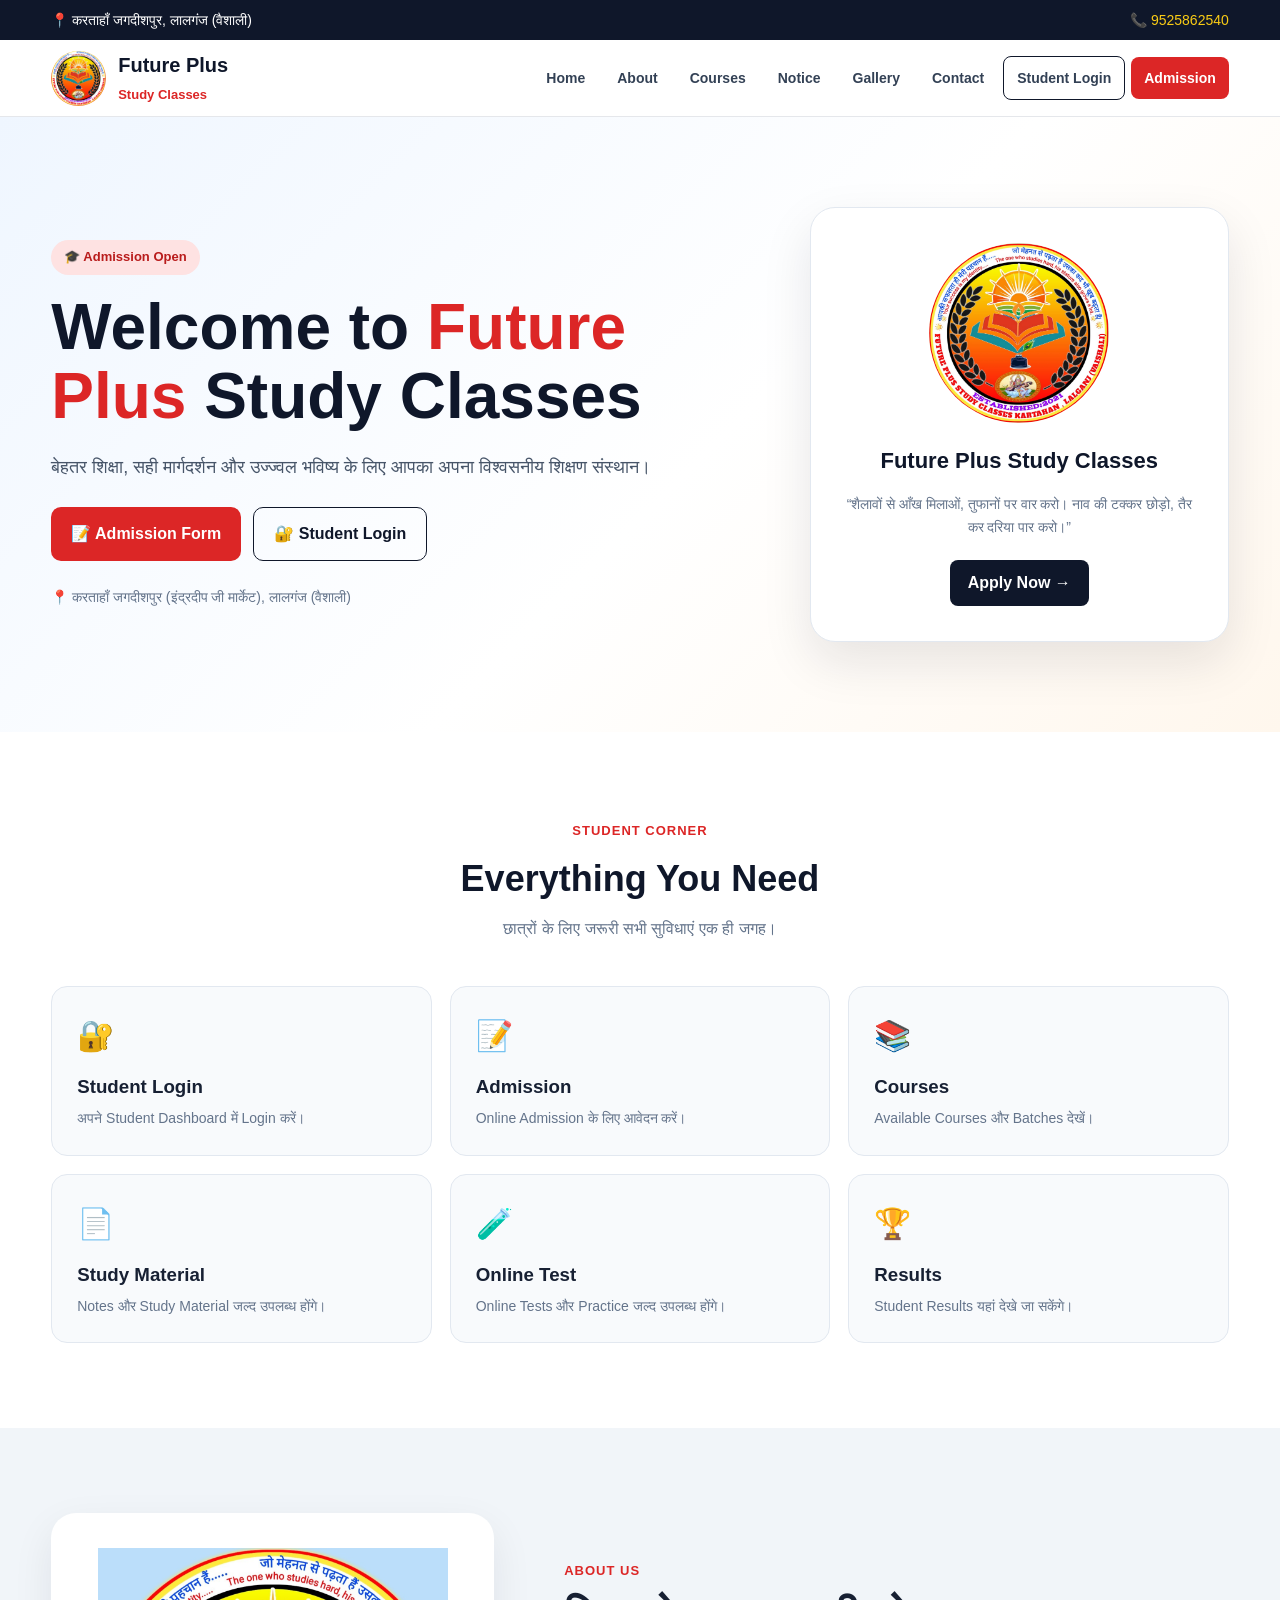
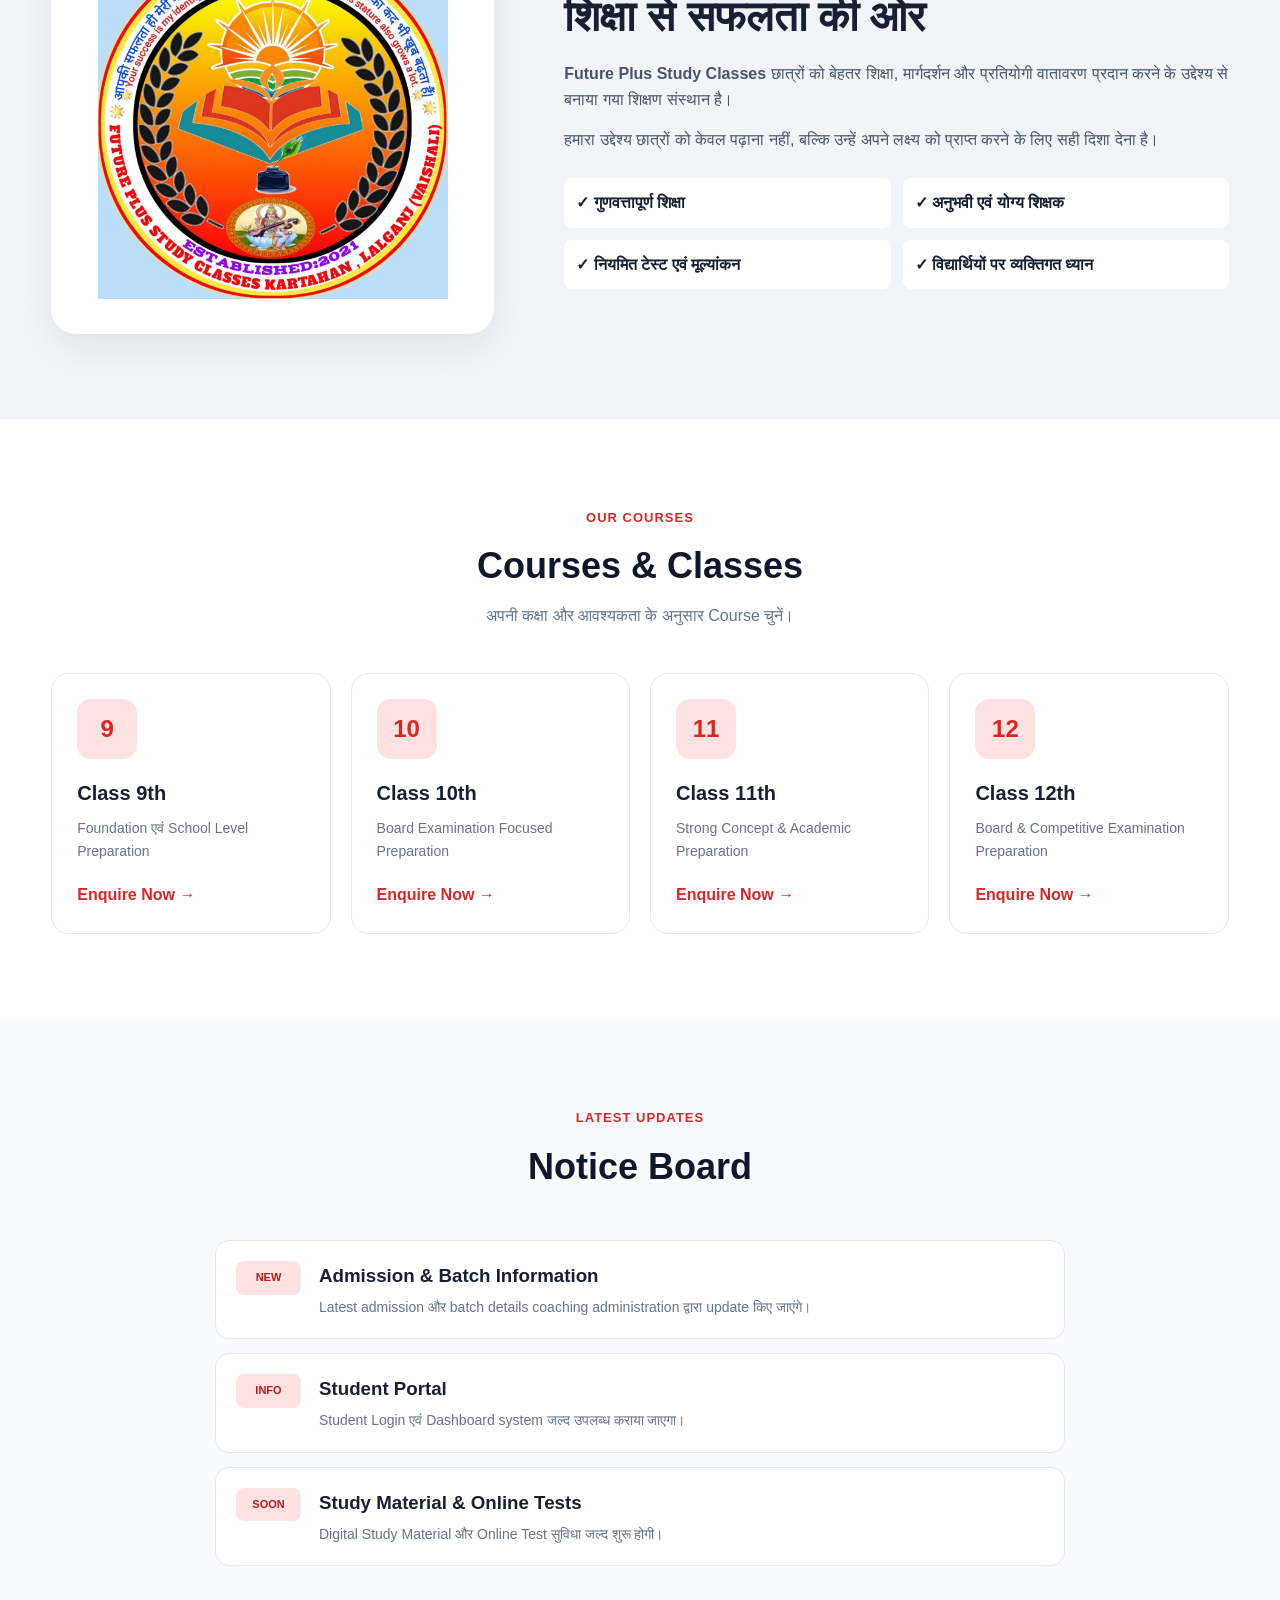
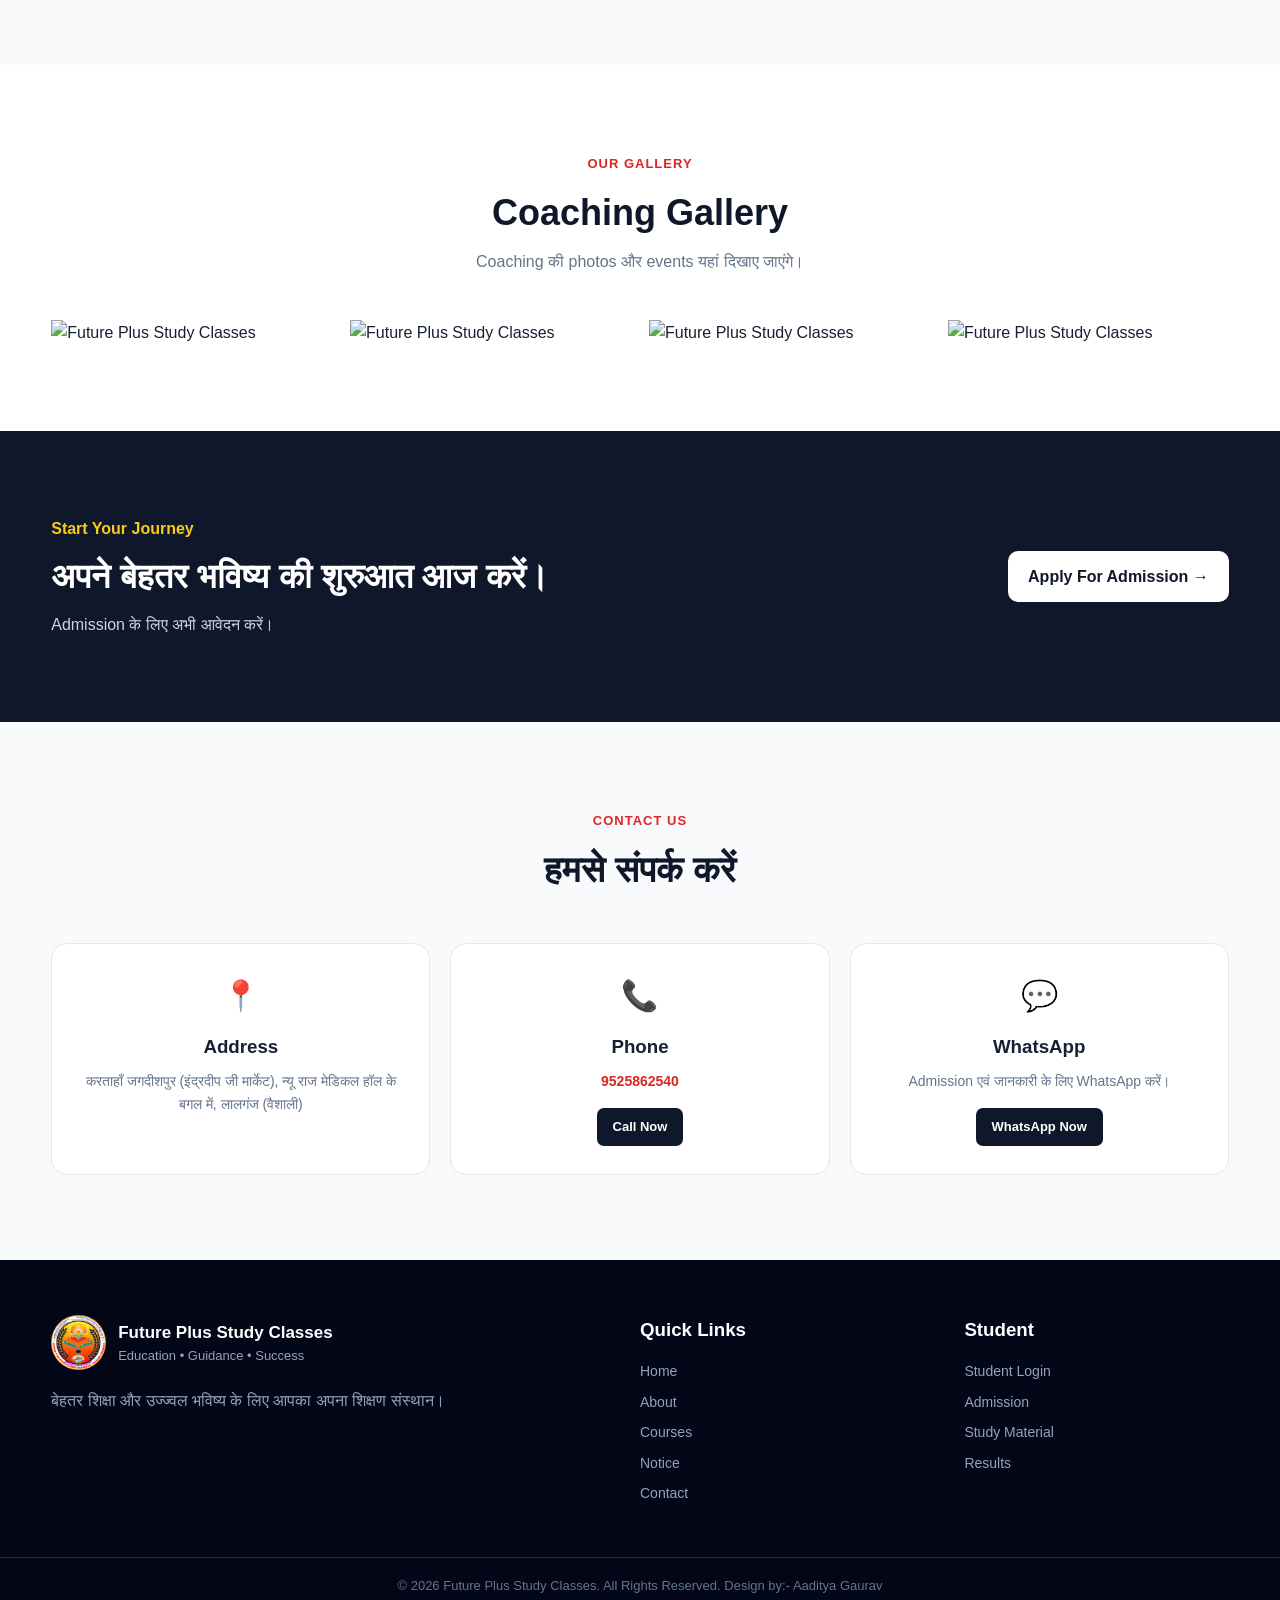
==== commit 553c8ce5: "Update index.html" ====
--- a/index.html
+++ b/index.html
@@ -484,29 +484,27 @@
 
         <div class="gallery-grid">
 
-            <div class="gallery-placeholder">
-                📷
-                <span>Photo 01</span>
-            </div>
-
-            <div class="gallery-placeholder">
-                📷
-                <span>Photo 02</span>
-            </div>
-
-            <div class="gallery-placeholder">
-                📷
-                <span>Photo 03</span>
-            </div>
-
-            <div class="gallery-placeholder">
-                📷
-                <span>Photo 04</span>
-            </div>
-
-        </div>
-
-    </div>
+    <div class="gallery-item">
+        <img src="assets/images/gallery-1.jpg"
+             alt="Future Plus Study Classes">
+    </div>
+
+    <div class="gallery-item">
+        <img src="assets/images/gallery-2.jpg"
+             alt="Future Plus Study Classes">
+    </div>
+
+    <div class="gallery-item">
+        <img src="assets/images/gallery-3.jpg"
+             alt="Future Plus Study Classes">
+    </div>
+
+    <div class="gallery-item">
+        <img src="assets/images/gallery-4.jpg"
+             alt="Future Plus Study Classes">
+    </div>
+
+</div>
 
 </section>
 
@@ -702,7 +700,7 @@
             © <span id="year"></span>
             Future Plus Study Classes.
             All Rights Reserved.
-            Design by:_ Aaditya Gaurav
+            Design by:- Aaditya Gaurav
         </p>
 
     </div>
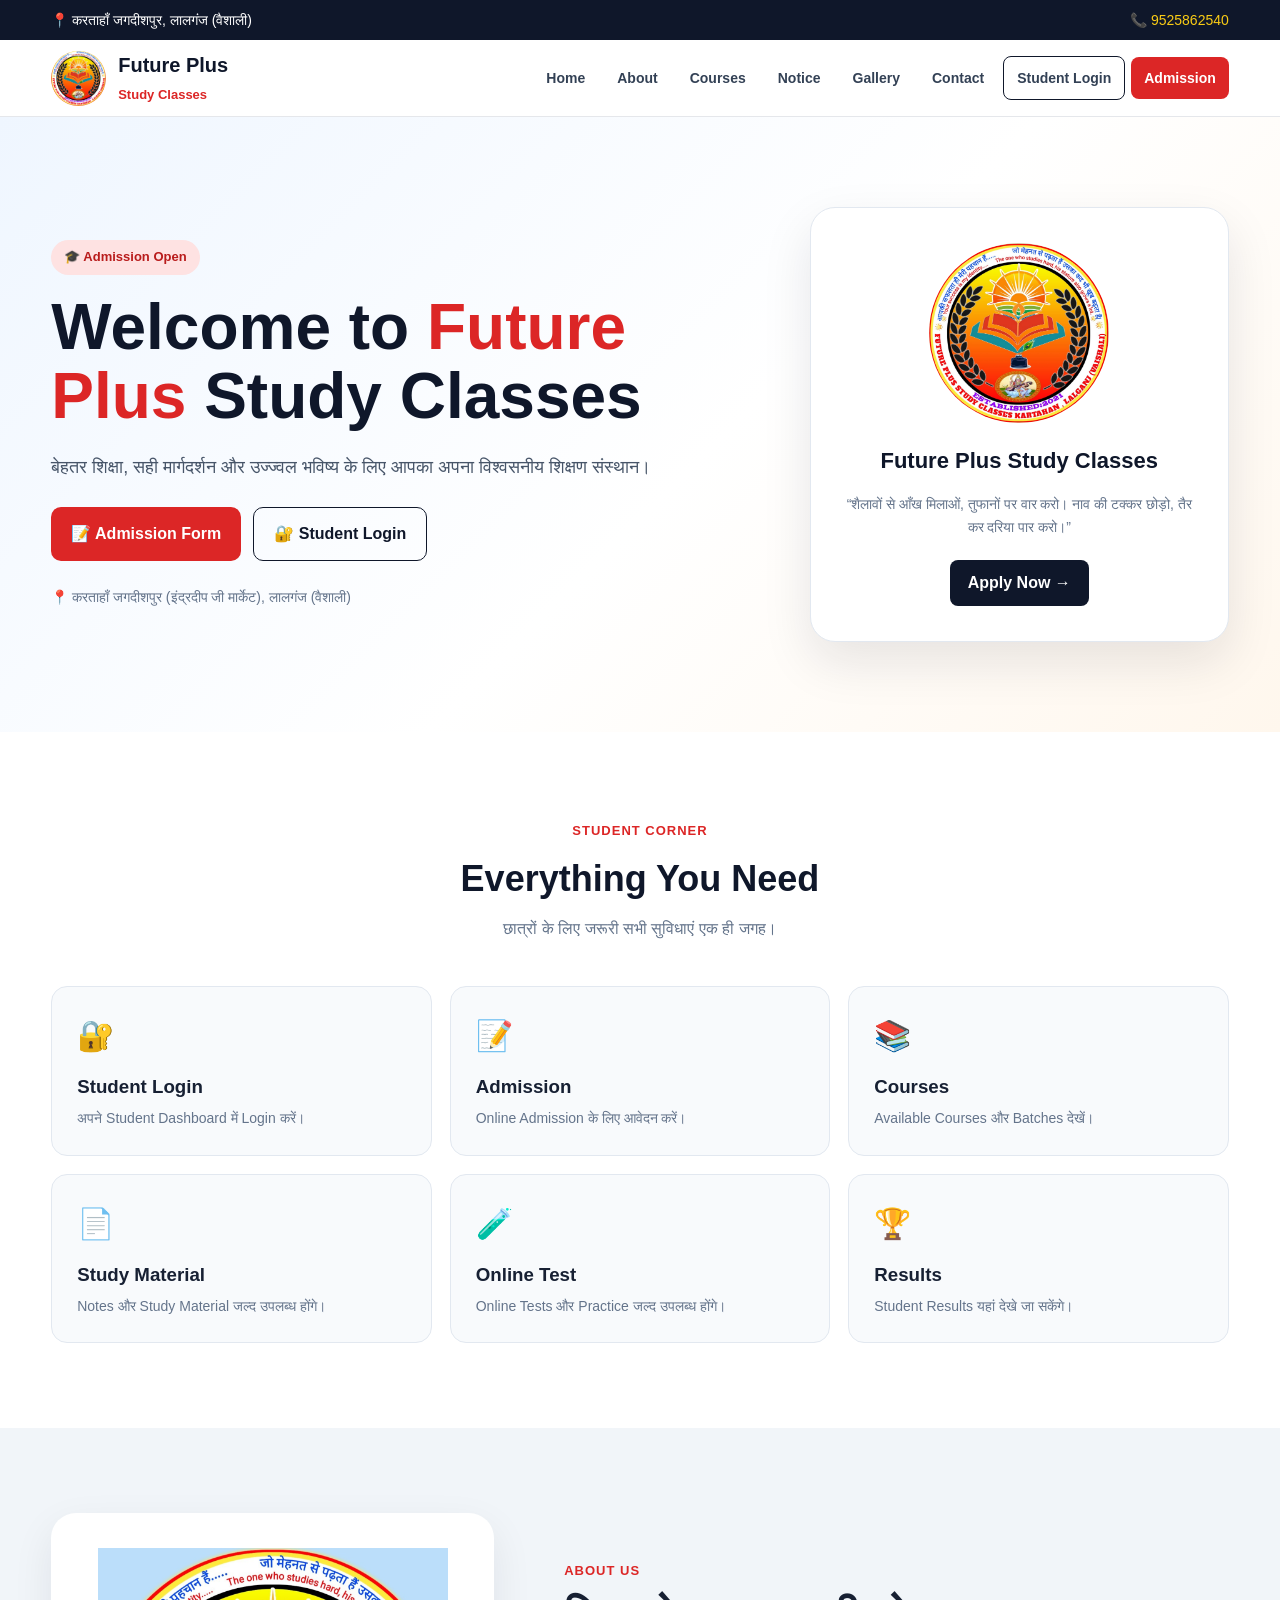
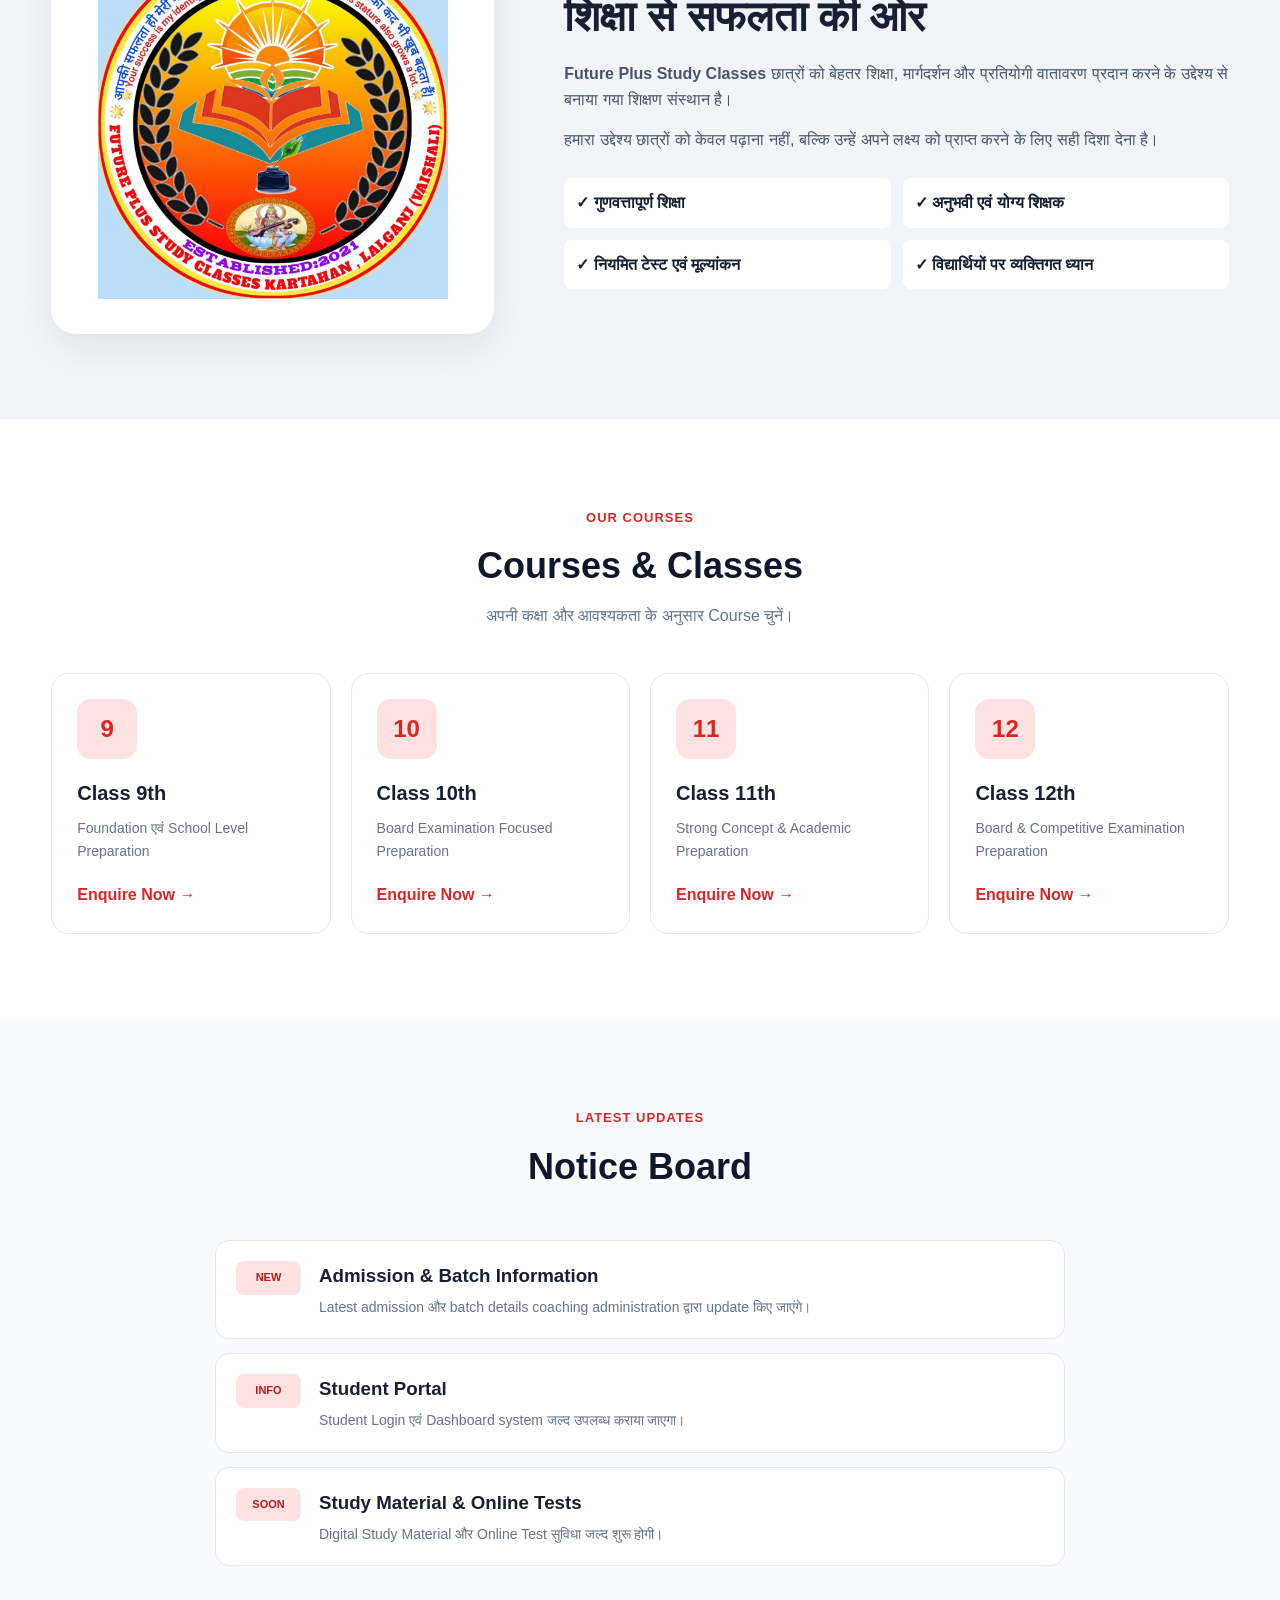
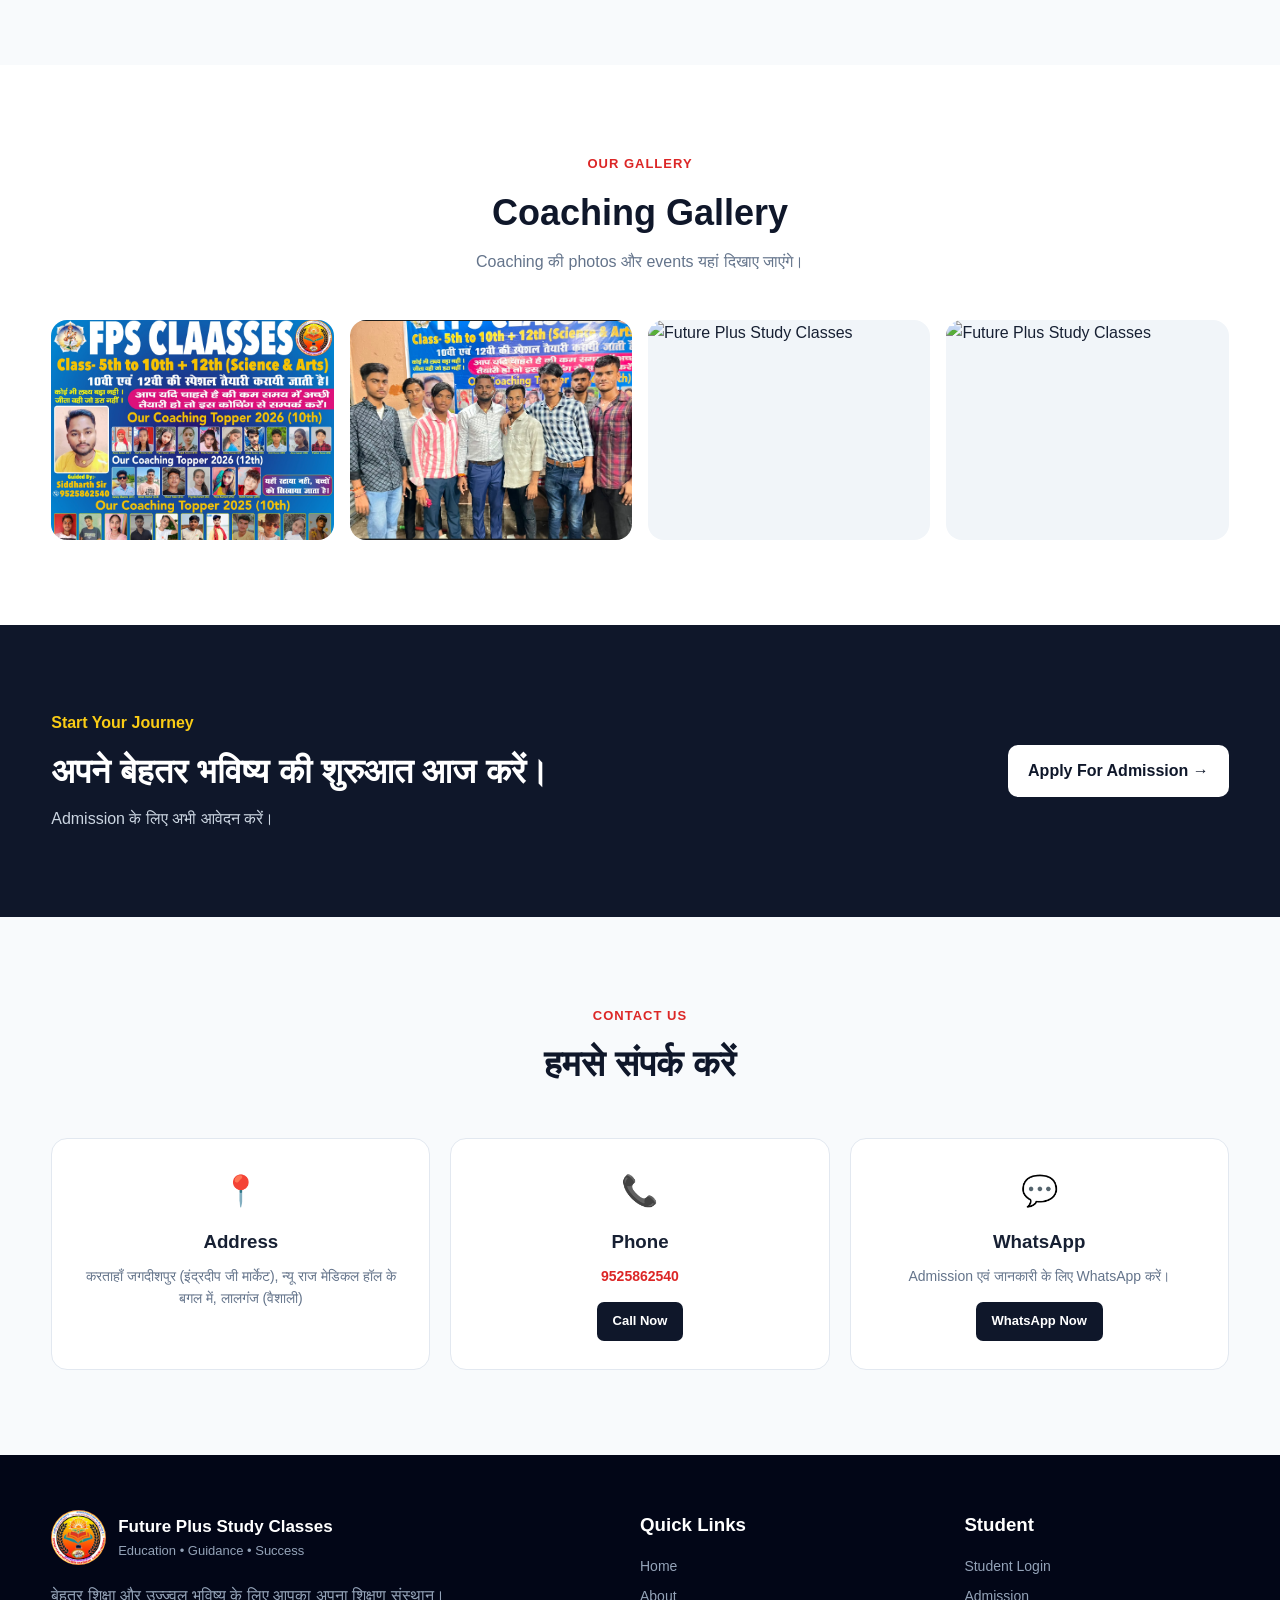
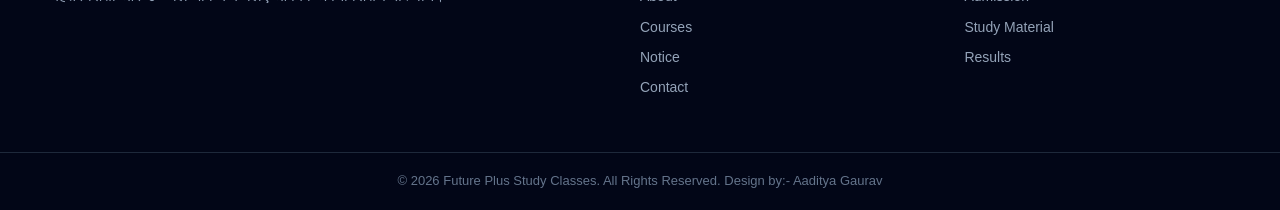
==== commit e483d736: "Update index.html" ====
--- a/index.html
+++ b/index.html
@@ -723,6 +723,27 @@
     });
 }
 </script>
+
+<script>
+if ("serviceWorker" in navigator) {
+    window.addEventListener("load", () => {
+        navigator.serviceWorker
+            .register("./service-worker.js")
+            .then(registration => {
+                console.log(
+                    "Service Worker registered:",
+                    registration.scope
+                );
+            })
+            .catch(error => {
+                console.error(
+                    "Service Worker registration failed:",
+                    error
+                );
+            });
+    });
+}
+</script>
 </body>
 </html>
 <head>
--- a/assets/css/style.css
+++ b/assets/css/style.css
@@ -515,27 +515,36 @@
 .gallery-grid {
     display: grid;
     grid-template-columns: repeat(4, 1fr);
-    gap: 18px;
-}
-
-.gallery-placeholder {
-    min-height: 190px;
+    gap: 16px;
+}
+
+.gallery-item {
+    height: 220px;
+    border-radius: 16px;
+    overflow: hidden;
     background: #f1f5f9;
-    border: 1px dashed #cbd5e1;
-    border-radius: 15px;
-
-    display: flex;
-    flex-direction: column;
-    align-items: center;
-    justify-content: center;
-
-    font-size: 35px;
-    color: #94a3b8;
-}
-
-.gallery-placeholder span {
-    font-size: 13px;
-    margin-top: 8px;
+}
+
+.gallery-item img {
+    width: 100%;
+    height: 100%;
+    object-fit: cover;
+    display: block;
+    transition: transform 0.3s ease;
+}
+
+.gallery-item:hover img {
+    transform: scale(1.05);
+}
+
+@media (max-width: 768px) {
+    .gallery-grid {
+        grid-template-columns: repeat(2, 1fr);
+    }
+
+    .gallery-item {
+        height: 180px;
+    }
 }
 
 
